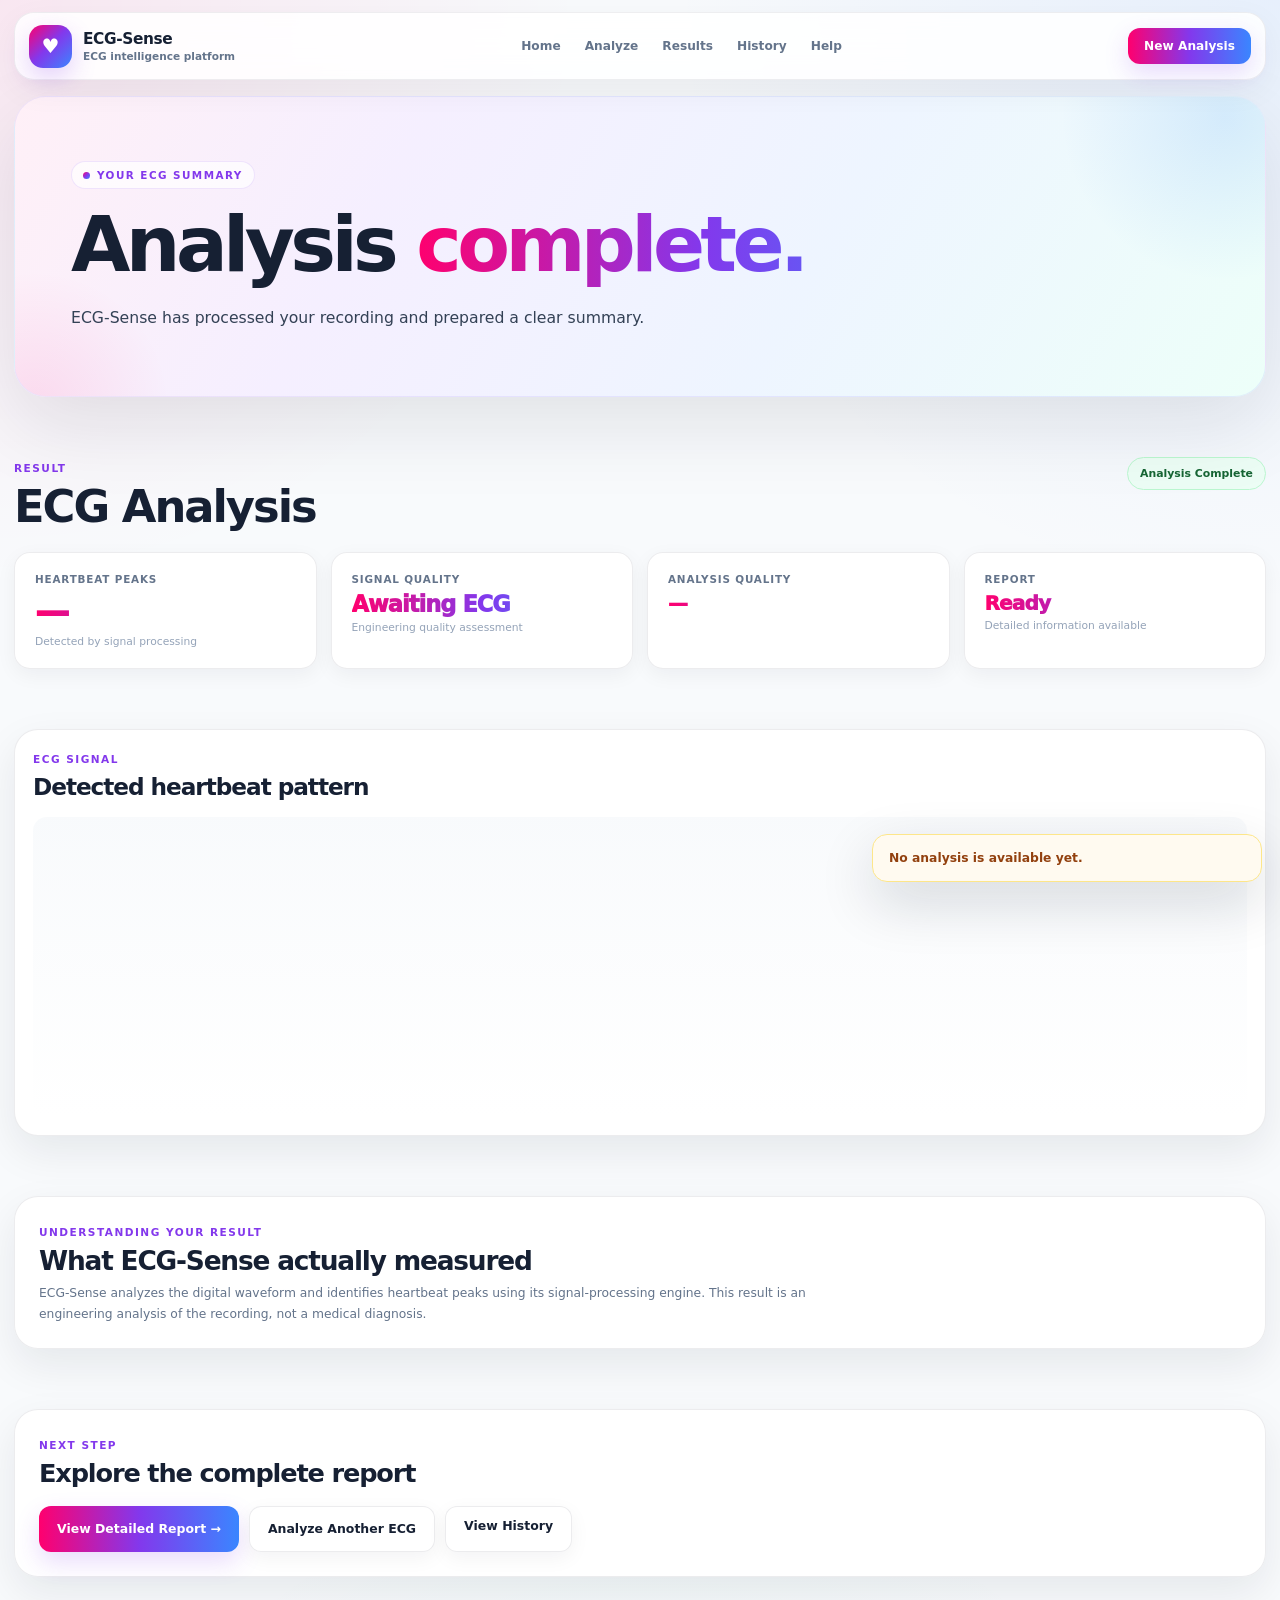
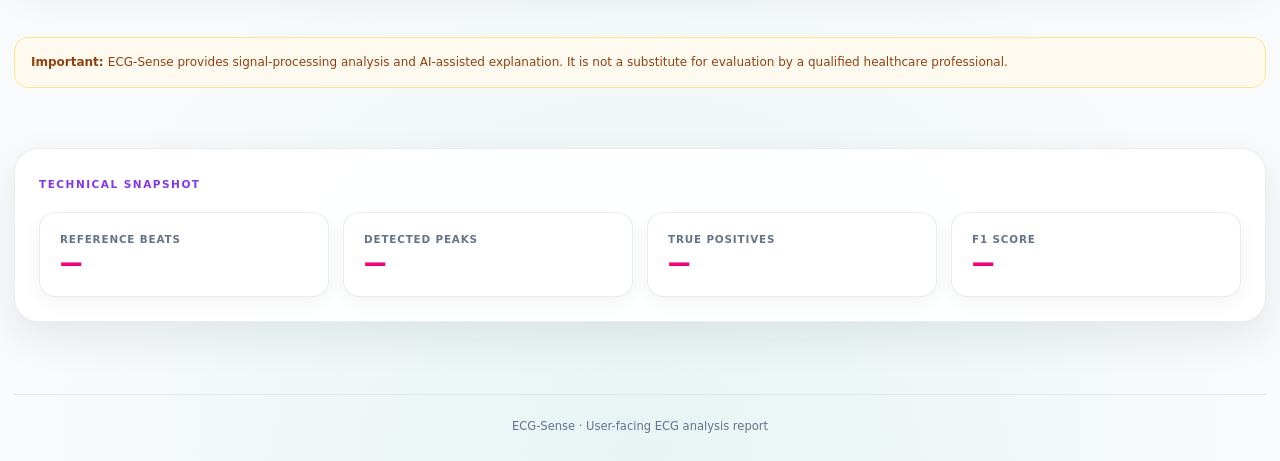
==== web_app/pages/report.html @ a7eef7b4 "Initial release: ECG-Sense ECG analysis platform" ====
<!DOCTYPE html>
<html lang="en">

<head>

    <meta charset="UTF-8">

    <meta
        name="viewport"
        content="width=device-width, initial-scale=1.0"
    >

    <meta
        name="description"
        content="ECG-Sense user-facing ECG analysis report."
    >

    <title>ECG-Sense | Report</title>

    <link
        rel="stylesheet"
        href="../assets/app.css"
    >

</head>


<body>

<div class="page">

    <header class="nav">

        <a
            href="../index.html"
            class="logo"
        >

            <div class="logo-mark">
                ♥
            </div>

            <div class="logo-text">
                <strong>ECG-Sense</strong>
                <span>ECG intelligence platform</span>
            </div>

        </a>


        <nav class="nav-links">

            <a href="../index.html">
                Home
            </a>

            <a href="upload.html">
                Analyze
            </a>

            <a href="validation.html">
                Results
            </a>

            <a href="history.html">
                History
            </a>

            <a href="help.html">
                Help
            </a>

        </nav>


        <a
            href="upload.html"
            class="nav-button"
        >
            New Analysis
        </a>

    </header>


    <main>

        <section class="hero">

            <span class="eyebrow">
                YOUR ECG SUMMARY
            </span>

            <h1>
                Analysis
                <span class="gradient-text">
                    complete.
                </span>
            </h1>

            <p
                id="reportDescription"
            >
                ECG-Sense has processed your recording
                and prepared a clear summary.
            </p>

        </section>


        <section class="content">

            <div
                class="report-header"
            >

                <div>

                    <span class="section-label">
                        RESULT
                    </span>

                    <h2
                        id="reportRecord"
                        style="
                            margin-top:7px;
                        "
                    >
                        ECG Analysis
                    </h2>

                </div>


                <div
                    class="report-badge"
                >
                    Analysis Complete
                </div>

            </div>


            <div class="metric-grid">

                <div class="metric-card">

                    <div class="metric-label">
                        Heartbeat Peaks
                    </div>

                    <div
                        id="userBeatCount"
                        class="metric-value"
                    >
                        —
                    </div>

                    <div class="metric-caption">
                        Detected by signal processing
                    </div>

                </div>


                <div class="metric-card">

                    <div class="metric-label">
                        Signal Quality
                    </div>

                    <div
                        id="userSignalQuality"
                        class="metric-value"
                        style="font-size:1.4rem;"
                    >
                        —
                    </div>

                    <div class="metric-caption">
                        Engineering quality assessment
                    </div>

                </div>


                <div class="metric-card">

                    <div class="metric-label">
                        Analysis Quality
                    </div>

                    <div
                        id="userAnalysisQuality"
                        class="metric-value"
                        style="font-size:1.25rem;"
                    >
                        —
                    </div>

                </div>


                <div class="metric-card">

                    <div class="metric-label">
                        Report
                    </div>

                    <div
                        class="metric-value"
                        style="font-size:1.25rem;"
                    >
                        Ready
                    </div>

                    <div class="metric-caption">
                        Detailed information available
                    </div>

                </div>

            </div>

        </section>


        <section class="content">

            <div class="waveform-card">

                <span class="section-label">
                    ECG SIGNAL
                </span>

                <h2
                    style="
                        margin-top:7px;
                        font-size:1.45rem;
                    "
                >
                    Detected heartbeat pattern
                </h2>

                <canvas
                    id="userEcgCanvas"
                    style="
                        width:100%;
                        height:300px;
                        margin-top:18px;
                    "
                ></canvas>

            </div>

        </section>


        <section class="content">

            <div class="card">

                <span class="section-label">
                    UNDERSTANDING YOUR RESULT
                </span>

                <h2
                    style="
                        margin-top:7px;
                        font-size:1.65rem;
                    "
                >
                    What ECG-Sense actually measured
                </h2>

                <p
                    style="
                        color:#64748b;
                        max-width:800px;
                    "
                >
                    ECG-Sense analyzes the digital waveform
                    and identifies heartbeat peaks using its
                    signal-processing engine. This result is
                    an engineering analysis of the recording,
                    not a medical diagnosis.
                </p>

            </div>

        </section>


        <section class="content">

            <div class="card">

                <span class="section-label">
                    NEXT STEP
                </span>

                <h2
                    style="
                        margin-top:7px;
                        font-size:1.6rem;
                    "
                >
                    Explore the complete report
                </h2>

                <div
                    style="
                        display:flex;
                        gap:10px;
                        flex-wrap:wrap;
                        margin-top:18px;
                    "
                >

                    <button
                        id="viewDetailedReport"
                        class="primary-button"
                    >
                        View Detailed Report →
                    </button>

                    <button
                        id="newAnalysis"
                        class="secondary-button"
                    >
                        Analyze Another ECG
                    </button>

                    <a
                        href="history.html"
                        class="secondary-button"
                    >
                        View History
                    </a>

                </div>

            </div>

        </section>


        <section class="content">

            <div class="alert alert-warning">

                <strong>
                    Important:
                </strong>

                ECG-Sense provides signal-processing
                analysis and AI-assisted explanation.
                It is not a substitute for evaluation
                by a qualified healthcare professional.

            </div>

        </section>


        <section class="content">

            <div class="card">

                <span class="section-label">
                    TECHNICAL SNAPSHOT
                </span>

                <div class="metric-grid">

                    <div class="metric-card">
                        <div class="metric-label">
                            Reference Beats
                        </div>
                        <div
                            id="detailReference"
                            class="metric-value"
                            style="font-size:1.35rem;"
                        >
                            —
                        </div>
                    </div>

                    <div class="metric-card">
                        <div class="metric-label">
                            Detected Peaks
                        </div>
                        <div
                            id="detailDetected"
                            class="metric-value"
                            style="font-size:1.35rem;"
                        >
                            —
                        </div>
                    </div>

                    <div class="metric-card">
                        <div class="metric-label">
                            True Positives
                        </div>
                        <div
                            id="detailTP"
                            class="metric-value"
                            style="font-size:1.35rem;"
                        >
                            —
                        </div>
                    </div>

                    <div class="metric-card">
                        <div class="metric-label">
                            F1 Score
                        </div>
                        <div
                            id="detailF1"
                            class="metric-value"
                            style="font-size:1.35rem;"
                        >
                            —
                        </div>
                    </div>

                </div>

            </div>

        </section>

    </main>


    <footer
        style="
            margin:72px 0 28px;
            padding-top:24px;
            border-top:1px solid rgba(15,23,42,.07);
            text-align:center;
            color:#64748b;
            font-size:.72rem;
        "
    >
        ECG-Sense · User-facing ECG analysis report
    </footer>

</div>


<div
    id="globalStatus"
    class="global-status"
    aria-live="polite"
></div>


<script src="../assets/common.js"></script>
<script src="../assets/analyze.js"></script>
<script src="../assets/report.js"></script>

</body>

</html>
---- web_app/assets/app.css ----
/* ============================================================
   ECG-SENSE
   WORLD-CLASS PRODUCT UI
   Bright / Clean / Human-Centered / Mobile First
   ============================================================ */

:root {
    --pink: #ff006e;
    --pink-soft: #fff0f6;

    --purple: #8338ec;
    --purple-soft: #f3edff;

    --blue: #3a86ff;
    --blue-soft: #edf4ff;

    --cyan: #00b8d9;
    --cyan-soft: #e9fbff;

    --green: #06a77d;
    --green-soft: #eafbf5;

    --orange: #ff9f1c;
    --orange-soft: #fff7e7;

    --red: #e11d48;
    --red-soft: #fff1f4;

    --ink: #162033;
    --ink-soft: #334155;
    --muted: #64748b;
    --subtle: #94a3b8;

    --surface: #ffffff;
    --surface-soft: #f8fafc;
    --surface-tint: #fcfdff;

    --border: rgba(15, 23, 42, 0.08);
    --border-strong: rgba(15, 23, 42, 0.13);

    --shadow-sm:
        0 6px 20px rgba(15, 23, 42, 0.05);

    --shadow-md:
        0 16px 42px rgba(15, 23, 42, 0.08);

    --shadow-lg:
        0 28px 80px rgba(15, 23, 42, 0.10);

    --radius-sm: 10px;
    --radius-md: 16px;
    --radius-lg: 24px;
    --radius-xl: 32px;

    --max-width: 1400px;

    --transition:
        180ms cubic-bezier(.2,.8,.2,1);
}


/* ============================================================
   RESET
   ============================================================ */

*,
*::before,
*::after {
    box-sizing: border-box;
}

html {
    scroll-behavior: smooth;
    text-size-adjust: 100%;
}

body {
    margin: 0;
    min-height: 100vh;

    color: var(--ink);

    font-family:
        Inter,
        ui-sans-serif,
        system-ui,
        -apple-system,
        BlinkMacSystemFont,
        "Segoe UI",
        sans-serif;

    background:
        radial-gradient(
            circle at 0% 0%,
            rgba(255, 0, 110, 0.08),
            transparent 24%
        ),
        radial-gradient(
            circle at 100% 0%,
            rgba(58, 134, 255, 0.09),
            transparent 25%
        ),
        radial-gradient(
            circle at 50% 100%,
            rgba(6, 167, 125, 0.07),
            transparent 28%
        ),
        #f8fafc;

    -webkit-font-smoothing: antialiased;
    text-rendering: optimizeLegibility;
}

body::selection {
    background: rgba(131, 56, 236, 0.18);
}

img,
svg,
canvas,
video {
    display: block;
    max-width: 100%;
}

button,
input,
select,
textarea {
    font: inherit;
}

button {
    border: 0;
}

a {
    color: inherit;
    text-decoration: none;
}

p,
h1,
h2,
h3,
h4,
h5,
h6 {
    margin-top: 0;
}

p {
    line-height: 1.7;
}


/* ============================================================
   GLOBAL CONTAINER
   ============================================================ */

.page {
    width:
        min(
            calc(100% - 28px),
            var(--max-width)
        );

    margin-inline: auto;
}


/* ============================================================
   NAVIGATION
   ============================================================ */

.nav {
    position: sticky;
    top: 12px;
    z-index: 1000;

    min-height: 68px;

    margin-top: 12px;
    padding: 10px 14px;

    display: flex;
    align-items: center;
    justify-content: space-between;
    gap: 18px;

    border:
        1px solid rgba(15, 23, 42, 0.07);

    border-radius: 20px;

    background:
        rgba(255, 255, 255, 0.88);

    backdrop-filter:
        blur(20px)
        saturate(150%);

    -webkit-backdrop-filter:
        blur(20px)
        saturate(150%);

    box-shadow:
        0 10px 32px rgba(15, 23, 42, 0.05);
}

.logo {
    min-width: 0;

    display: flex;
    align-items: center;
    gap: 11px;
}

.logo-mark {
    width: 43px;
    height: 43px;
    flex: 0 0 43px;

    display: grid;
    place-items: center;

    border-radius: 14px;

    color: #ffffff;

    font-size: 20px;
    font-weight: 900;

    background:
        linear-gradient(
            135deg,
            var(--pink),
            var(--purple) 48%,
            var(--blue)
        );

    box-shadow:
        0 10px 24px rgba(131, 56, 236, 0.22);
}

.logo-text {
    min-width: 0;
}

.logo-text strong {
    display: block;

    font-size: 0.96rem;
    font-weight: 900;

    letter-spacing: -0.025em;
}

.logo-text span {
    display: block;

    margin-top: 2px;

    color: var(--muted);

    font-size: 0.66rem;
    font-weight: 650;

    white-space: nowrap;
}

.nav-links {
    display: flex;
    align-items: center;
    gap: 24px;
}

.nav-links a {
    position: relative;

    color: var(--muted);

    font-size: 0.76rem;
    font-weight: 800;

    transition:
        color var(--transition);
}

.nav-links a::after {
    content: "";

    position: absolute;

    left: 0;
    right: 0;
    bottom: -8px;

    height: 2px;

    border-radius: 999px;

    background:
        linear-gradient(
            90deg,
            var(--pink),
            var(--purple),
            var(--blue)
        );

    transform: scaleX(0);
    transform-origin: center;

    transition:
        transform var(--transition);
}

.nav-links a:hover {
    color: var(--purple);
}

.nav-links a:hover::after {
    transform: scaleX(1);
}

.nav-button {
    padding: 11px 16px;

    border-radius: 12px;

    color: #ffffff;

    background:
        linear-gradient(
            90deg,
            var(--pink),
            var(--purple),
            var(--blue)
        );

    font-size: 0.76rem;
    font-weight: 850;

    cursor: pointer;

    box-shadow:
        0 9px 24px rgba(131, 56, 236, 0.18);

    transition:
        transform var(--transition),
        box-shadow var(--transition),
        filter var(--transition);
}

.nav-button:hover {
    transform: translateY(-1px);

    box-shadow:
        0 13px 30px rgba(131, 56, 236, 0.23);

    filter: brightness(1.03);
}


/* ============================================================
   HERO
   ============================================================ */

.hero {
    position: relative;
    overflow: hidden;

    margin-top: 16px;
    padding: 64px 56px;

    border:
        1px solid rgba(99, 102, 241, 0.10);

    border-radius: var(--radius-xl);

    background:
        linear-gradient(
            120deg,
            #fff0f7 0%,
            #f5efff 30%,
            #eef5ff 63%,
            #edfff9 100%
        );

    box-shadow: var(--shadow-lg);
}

.hero::before {
    content: "";

    position: absolute;

    width: 340px;
    height: 340px;

    right: -130px;
    top: -150px;

    border-radius: 50%;

    background:
        radial-gradient(
            circle,
            rgba(58, 134, 255, 0.14),
            transparent 68%
        );

    pointer-events: none;
}

.hero::after {
    content: "";

    position: absolute;

    width: 280px;
    height: 280px;

    left: -120px;
    bottom: -150px;

    border-radius: 50%;

    background:
        radial-gradient(
            circle,
            rgba(255, 0, 110, 0.09),
            transparent 68%
        );

    pointer-events: none;
}

.eyebrow {
    position: relative;
    z-index: 1;

    display: inline-flex;
    align-items: center;
    gap: 7px;

    padding: 7px 11px;

    border:
        1px solid rgba(131, 56, 236, 0.12);

    border-radius: 999px;

    color: var(--purple);

    background:
        rgba(255, 255, 255, 0.70);

    font-size: 0.65rem;
    font-weight: 900;

    letter-spacing: 0.14em;
}

.eyebrow::before {
    content: "";

    width: 7px;
    height: 7px;

    border-radius: 50%;

    background:
        linear-gradient(
            135deg,
            var(--pink),
            var(--purple),
            var(--blue)
        );
}

.hero h1 {
    position: relative;
    z-index: 1;

    max-width: 900px;

    margin:
        18px 0 0;

    color: var(--ink);

    font-size:
        clamp(
            2.8rem,
            6vw,
            5.4rem
        );

    line-height: 0.98;

    letter-spacing: -0.06em;
}

.gradient-text {
    background:
        linear-gradient(
            90deg,
            var(--pink),
            var(--purple),
            var(--blue),
            var(--green)
        );

    background-size: 220% auto;

    -webkit-background-clip: text;
    background-clip: text;

    color: transparent;

    animation:
        gradientShift 7s ease infinite;
}

@keyframes gradientShift {
    0% {
        background-position: 0% center;
    }

    50% {
        background-position: 100% center;
    }

    100% {
        background-position: 0% center;
    }
}

.hero p {
    position: relative;
    z-index: 1;

    max-width: 720px;

    margin:
        22px 0 0;

    color: var(--ink-soft);

    font-size: 0.98rem;

    line-height: 1.8;
}


/* ============================================================
   SECTION
   ============================================================ */

.content {
    margin-top: 60px;
}

.section-label {
    display: inline-block;

    color: var(--purple);

    font-size: 0.66rem;
    font-weight: 900;

    letter-spacing: 0.14em;
}

.content h2 {
    margin:
        8px 0 0;

    font-size:
        clamp(
            1.8rem,
            4vw,
            2.8rem
        );

    line-height: 1.08;

    letter-spacing: -0.045em;
}

.content-description {
    max-width: 700px;

    margin-top: 10px;

    color: var(--muted);

    font-size: 0.84rem;
}


/* ============================================================
   CARD GRID
   ============================================================ */

.card-grid {
    margin-top: 24px;

    display: grid;

    grid-template-columns:
        repeat(
            3,
            minmax(0, 1fr)
        );

    gap: 16px;
}

.card {
    position: relative;

    padding: 24px;

    border:
        1px solid var(--border);

    border-radius: var(--radius-lg);

    background:
        rgba(255, 255, 255, 0.93);

    box-shadow:
        var(--shadow-md);

    transition:
        transform var(--transition),
        box-shadow var(--transition),
        border-color var(--transition);
}

.card::before {
    content: "";

    position: absolute;

    left: 18px;
    right: 18px;
    top: 0;

    height: 3px;

    border-radius:
        0 0 999px 999px;

    background:
        linear-gradient(
            90deg,
            rgba(255, 0, 110, .0),
            rgba(131, 56, 236, .65),
            rgba(58, 134, 255, .0)
        );

    opacity: 0;

    transition:
        opacity var(--transition);
}

.card:hover {
    transform: translateY(-4px);

    border-color:
        rgba(131, 56, 236, 0.12);

    box-shadow:
        0 24px 54px
        rgba(15, 23, 42, 0.10);
}

.card:hover::before {
    opacity: 1;
}

.card h3 {
    margin:
        15px 0 0;

    font-size: 1rem;
    font-weight: 900;

    letter-spacing: -0.02em;
}

.card p {
    margin:
        8px 0 0;

    color: var(--muted);

    font-size: 0.77rem;

    line-height: 1.65;
}


/* ============================================================
   ICON
   ============================================================ */

.icon {
    width: 46px;
    height: 46px;

    display: grid;
    place-items: center;

    border-radius: 14px;

    font-size: 1.05rem;
    font-weight: 900;
}


/* ============================================================
   BUTTONS
   ============================================================ */

.primary-button,
.secondary-button {
    min-height: 46px;

    padding:
        11px 18px;

    border-radius: 12px;

    font-size: 0.78rem;
    font-weight: 850;

    cursor: pointer;

    transition:
        transform var(--transition),
        box-shadow var(--transition),
        filter var(--transition),
        background var(--transition);
}

.primary-button {
    color: #ffffff;

    background:
        linear-gradient(
            90deg,
            var(--pink),
            var(--purple),
            var(--blue)
        );

    box-shadow:
        0 10px 24px
        rgba(131, 56, 236, 0.18);
}

.primary-button:hover:not(:disabled) {
    transform: translateY(-1px);

    box-shadow:
        0 14px 32px
        rgba(131, 56, 236, 0.23);

    filter: brightness(1.04);
}

.secondary-button {
    color: var(--ink);

    border:
        1px solid var(--border);

    background:
        rgba(255, 255, 255, 0.94);

    box-shadow:
        var(--shadow-sm);
}

.secondary-button:hover:not(:disabled) {
    transform: translateY(-1px);

    border-color:
        rgba(131, 56, 236, 0.17);

    box-shadow:
        var(--shadow-md);
}

button:disabled {
    opacity: 0.55;

    cursor: not-allowed;

    transform: none !important;

    box-shadow: none !important;
}


/* ============================================================
   FORM
   ============================================================ */

.form-card {
    position: relative;

    max-width: 820px;

    margin-top: 24px;

    padding: 28px;

    border:
        1px solid var(--border);

    border-radius:
        var(--radius-lg);

    background:
        rgba(255, 255, 255, 0.96);

    box-shadow:
        var(--shadow-lg);
}

.form-group {
    margin-top: 18px;
}

.form-group label {
    display: block;

    margin-bottom: 7px;

    color: var(--ink);

    font-size: 0.74rem;
    font-weight: 850;
}

.form-group input,
.form-group select,
.form-group textarea {
    width: 100%;

    min-height: 46px;

    padding:
        11px 13px;

    border:
        1px solid #dbe2ea;

    border-radius: 12px;

    outline: none;

    color: var(--ink);

    background:
        #ffffff;

    transition:
        border-color var(--transition),
        box-shadow var(--transition);
}

.form-group textarea {
    min-height: 120px;
    resize: vertical;
}

.form-group input:focus,
.form-group select:focus,
.form-group textarea:focus {
    border-color:
        rgba(131, 56, 236, 0.45);

    box-shadow:
        0 0 0 4px
        rgba(131, 56, 236, 0.08);
}


/* ============================================================
   FILE INPUT
   ============================================================ */

input[type="file"] {
    width: 100%;

    padding: 11px;

    border:
        1px dashed
        rgba(131, 56, 236, 0.28);

    border-radius: 14px;

    color: var(--muted);

    background:
        linear-gradient(
            135deg,
            rgba(255, 240, 246, 0.65),
            rgba(243, 237, 255, 0.65),
            rgba(237, 244, 255, 0.65)
        );

    cursor: pointer;
}

input[type="file"]::file-selector-button {
    margin-right: 10px;

    padding:
        9px 13px;

    border: 0;

    border-radius: 10px;

    color: white;

    background:
        linear-gradient(
            90deg,
            var(--pink),
            var(--purple)
        );

    font-size: 0.72rem;
    font-weight: 800;

    cursor: pointer;
}


/* ============================================================
   STATUS / TOAST
   ============================================================ */

.global-status {
    position: fixed;

    right: 18px;
    bottom: 18px;

    z-index: 99999;

    width:
        min(
            390px,
            calc(100vw - 36px)
        );

    padding:
        14px 16px;

    border:
        1px solid var(--border);

    border-radius: 15px;

    color: var(--ink);

    background:
        rgba(255,255,255,.97);

    box-shadow:
        0 20px 55px
        rgba(15, 23, 42, 0.16);

    font-size: 0.77rem;
    font-weight: 750;

    line-height: 1.5;

    transform:
        translateY(20px);

    opacity: 0;

    pointer-events: none;

    transition:
        transform var(--transition),
        opacity var(--transition);
}

.global-status.show {
    transform:
        translateY(0);

    opacity: 1;
}

.global-status[data-type="success"] {
    color: #166534;

    border-color:
        #bbf7d0;

    background:
        #f0fdf4;
}

.global-status[data-type="error"] {
    color: #be123c;

    border-color:
        #fecdd3;

    background:
        #fff1f4;
}

.global-status[data-type="warning"] {
    color: #92400e;

    border-color:
        #fde68a;

    background:
        #fffaf0;
}

.global-status[data-type="info"] {
    color: #475569;

    border-color:
        #dbe4f0;
}


/* ============================================================
   LIVE ANALYSIS PANEL
   ============================================================ */

#liveStatus {
    overflow: hidden;
}

#liveStatus::after {
    content: "";

    position: absolute;

    left: 0;
    bottom: 0;

    width: 100%;
    height: 3px;

    background:
        linear-gradient(
            90deg,
            var(--pink),
            var(--purple),
            var(--blue),
            var(--green)
        );

    background-size:
        250% 100%;

    animation:
        loadingLine 2s linear infinite;
}

@keyframes loadingLine {
    0% {
        background-position: 0% 50%;
    }

    100% {
        background-position: 250% 50%;
    }
}


/* ============================================================
   METRIC GRID
   ============================================================ */

.metric-grid {
    margin-top: 20px;

    display: grid;

    grid-template-columns:
        repeat(
            4,
            minmax(0, 1fr)
        );

    gap: 14px;
}

.metric-card {
    padding: 20px;

    border:
        1px solid var(--border);

    border-radius:
        var(--radius-md);

    background:
        rgba(255,255,255,.96);

    box-shadow:
        var(--shadow-sm);

    transition:
        transform var(--transition),
        box-shadow var(--transition);
}

.metric-card:hover {
    transform: translateY(-3px);

    box-shadow:
        var(--shadow-md);
}

.metric-label {
    color: var(--muted);

    font-size: 0.65rem;
    font-weight: 850;

    text-transform: uppercase;

    letter-spacing: .08em;
}

.metric-value {
    margin-top: 6px;

    font-size:
        clamp(
            1.45rem,
            3vw,
            2.15rem
        );

    font-weight: 950;

    letter-spacing: -0.04em;

    background:
        linear-gradient(
            90deg,
            var(--pink),
            var(--purple),
            var(--blue)
        );

    -webkit-background-clip: text;
    background-clip: text;

    color: transparent;
}

.metric-caption {
    margin-top: 4px;

    color: var(--subtle);

    font-size: 0.67rem;
}


/* ============================================================
   REPORT
   ============================================================ */

.report-header {
    display: flex;
    align-items: flex-start;
    justify-content: space-between;
    gap: 18px;
}

.report-badge {
    flex: 0 0 auto;

    padding:
        9px 12px;

    border:
        1px solid #bbf7d0;

    border-radius: 999px;

    color: #166534;

    background:
        #ecfdf5;

    font-size: 0.68rem;
    font-weight: 850;
}

.report-section {
    margin-top: 18px;

    padding: 25px;

    border:
        1px solid var(--border);

    border-radius:
        var(--radius-lg);

    background:
        rgba(255,255,255,.96);

    box-shadow:
        var(--shadow-sm);
}

.report-section h3 {
    margin: 0;

    font-size: 1rem;
}

.report-section p {
    margin-top: 9px;

    color: var(--muted);

    font-size: 0.8rem;
}


/* ============================================================
   WAVEFORM
   ============================================================ */

.waveform-card {
    position: relative;

    overflow: hidden;

    margin-top: 18px;

    padding: 18px;

    border:
        1px solid var(--border);

    border-radius:
        var(--radius-lg);

    background:
        #ffffff;

    box-shadow:
        var(--shadow-md);
}

.waveform-card canvas {
    width: 100%;

    min-height: 260px;

    border-radius:
        14px;

    background:
        linear-gradient(
            rgba(248, 250, 252, 0.96),
            rgba(255, 255, 255, 0.96)
        );
}


/* ============================================================
   PROGRESS
   ============================================================ */

.progress-track {
    width: 100%;
    height: 9px;

    overflow: hidden;

    border-radius: 999px;

    background:
        #edf1f6;
}

.progress-bar {
    width: 0;
    height: 100%;

    border-radius: inherit;

    background:
        linear-gradient(
            90deg,
            var(--pink),
            var(--purple),
            var(--blue),
            var(--green)
        );

    transition:
        width 400ms ease;
}


/* ============================================================
   HISTORY
   ============================================================ */

.history-list {
    margin-top: 20px;

    display: grid;

    gap: 12px;
}

.history-item {
    display: flex;
    align-items: center;
    justify-content: space-between;
    gap: 18px;

    padding: 18px;

    border:
        1px solid var(--border);

    border-radius:
        var(--radius-md);

    background:
        rgba(255,255,255,.96);

    box-shadow:
        var(--shadow-sm);
}

.history-item-title {
    font-size: .83rem;
    font-weight: 900;
}

.history-item-meta {
    margin-top: 4px;

    color: var(--muted);

    font-size: .68rem;
}

.history-empty {
    padding: 30px;

    text-align: center;

    border:
        1px dashed
        rgba(131,56,236,.18);

    border-radius:
        var(--radius-md);

    color: var(--muted);

    background:
        rgba(243,237,255,.35);
}


/* ============================================================
   TABLE
   ============================================================ */

.table-wrap {
    width: 100%;

    overflow-x: auto;

    margin-top: 18px;

    border:
        1px solid var(--border);

    border-radius:
        var(--radius-md);

    background: white;

    box-shadow:
        var(--shadow-sm);
}

.data-table {
    width: 100%;

    min-width: 700px;

    border-collapse: collapse;
}

.data-table th,
.data-table td {
    padding:
        13px 14px;

    border-bottom:
        1px solid #eef1f5;

    text-align: left;

    font-size: .71rem;
}

.data-table th {
    color: var(--muted);

    background:
        #f8fafc;

    font-size: .65rem;

    text-transform: uppercase;

    letter-spacing: .05em;
}

.data-table tr:last-child td {
    border-bottom: 0;
}


/* ============================================================
   ALERTS
   ============================================================ */

.alert {
    margin-top: 18px;

    padding: 15px 16px;

    border-radius: 14px;

    font-size: .75rem;

    line-height: 1.6;
}

.alert-info {
    color: #334155;

    border:
        1px solid #dbe4f0;

    background:
        #f8fbff;
}

.alert-success {
    color: #166534;

    border:
        1px solid #bbf7d0;

    background:
        #f0fdf4;
}

.alert-warning {
    color: #92400e;

    border:
        1px solid #fde68a;

    background:
        #fffaf0;
}

.alert-danger {
    color: #be123c;

    border:
        1px solid #fecdd3;

    background:
        #fff1f4;
}


/* ============================================================
   LOADING SKELETON
   ============================================================ */

.skeleton {
    position: relative;

    overflow: hidden;

    border-radius: 10px;

    background:
        #edf1f6;
}

.skeleton::after {
    content: "";

    position: absolute;

    inset: 0;

    transform:
        translateX(-100%);

    background:
        linear-gradient(
            90deg,
            transparent,
            rgba(255,255,255,.68),
            transparent
        );

    animation:
        skeleton 1.35s infinite;
}

@keyframes skeleton {
    100% {
        transform:
            translateX(100%);
    }
}


/* ============================================================
   FOOTER
   ============================================================ */

footer {
    color: var(--muted);
}


/* ============================================================
   FOCUS ACCESSIBILITY
   ============================================================ */

button:focus-visible,
a:focus-visible,
input:focus-visible,
select:focus-visible,
textarea:focus-visible {
    outline:
        3px solid
        rgba(58, 134, 255, 0.28);

    outline-offset: 3px;
}


/* ============================================================
   SCROLLBAR
   ============================================================ */

::-webkit-scrollbar {
    width: 10px;
    height: 10px;
}

::-webkit-scrollbar-track {
    background:
        #f1f5f9;
}

::-webkit-scrollbar-thumb {
    border-radius: 999px;

    background:
        linear-gradient(
            var(--pink),
            var(--purple),
            var(--blue)
        );
}


/* ============================================================
   MOBILE
   ============================================================ */

@media (max-width: 980px) {

    .nav-links {
        gap: 15px;
    }

    .card-grid {
        grid-template-columns:
            repeat(
                2,
                minmax(0, 1fr)
            );
    }

    .metric-grid {
        grid-template-columns:
            repeat(
                2,
                minmax(0, 1fr)
            );
    }

    .hero {
        padding:
            48px 38px;
    }
}


@media (max-width: 760px) {

    .page {
        width:
            calc(100% - 16px);
    }

    .nav {
        top: 7px;
        margin-top: 7px;

        min-height: 60px;

        padding:
            8px 10px;

        border-radius: 17px;
    }

    .logo-mark {
        width: 38px;
        height: 38px;
        flex-basis: 38px;

        border-radius: 12px;
    }

    .logo-text strong {
        font-size: .86rem;
    }

    .logo-text span {
        display: none;
    }

    .nav-links {
        display: none;
    }

    .nav-button {
        display: block;

        padding:
            9px 12px;

        font-size: .69rem;
    }

    .hero {
        margin-top: 10px;

        padding:
            38px 22px;

        border-radius: 24px;
    }

    .hero h1 {
        font-size:
            clamp(
                2.45rem,
                13vw,
                3.6rem
            );
    }

    .hero p {
        font-size: .86rem;
    }

    .content {
        margin-top: 42px;
    }

    .content h2 {
        font-size:
            clamp(
                1.7rem,
                8vw,
                2.3rem
            );
    }

    .card-grid {
        grid-template-columns: 1fr;
        gap: 12px;
    }

    .metric-grid {
        grid-template-columns: 1fr;
    }

    .card,
    .form-card,
    .report-section {
        padding: 19px;
    }

    .report-header {
        flex-direction: column;
    }

    .report-badge {
        align-self: flex-start;
    }

    .history-item {
        align-items: flex-start;
        flex-direction: column;
    }

    .history-item .primary-button,
    .history-item .secondary-button {
        width: 100%;
    }

    .waveform-card {
        padding: 12px;
    }

    .waveform-card canvas {
        min-height: 205px;
    }
}


@media (max-width: 460px) {

    .page {
        width:
            calc(100% - 12px);
    }

    .hero {
        padding:
            32px 18px;
    }

    .hero h1 {
        font-size:
            2.35rem;
    }

    .eyebrow {
        font-size: .58rem;
    }

    .primary-button,
    .secondary-button {
        width: 100%;
    }

    .global-status {
        right: 10px;
        bottom: 10px;

        width:
            calc(100vw - 20px);
    }

    input[type="file"]::file-selector-button {
        width: 100%;
        margin:
            0 0 9px;
    }
}


/* ============================================================
   REDUCED MOTION
   ============================================================ */

@media (
    prefers-reduced-motion: reduce
) {

    *,
    *::before,
    *::after {
        scroll-behavior: auto !important;
        animation-duration: .01ms !important;
        animation-iteration-count: 1 !important;
        transition-duration: .01ms !important;
    }
}
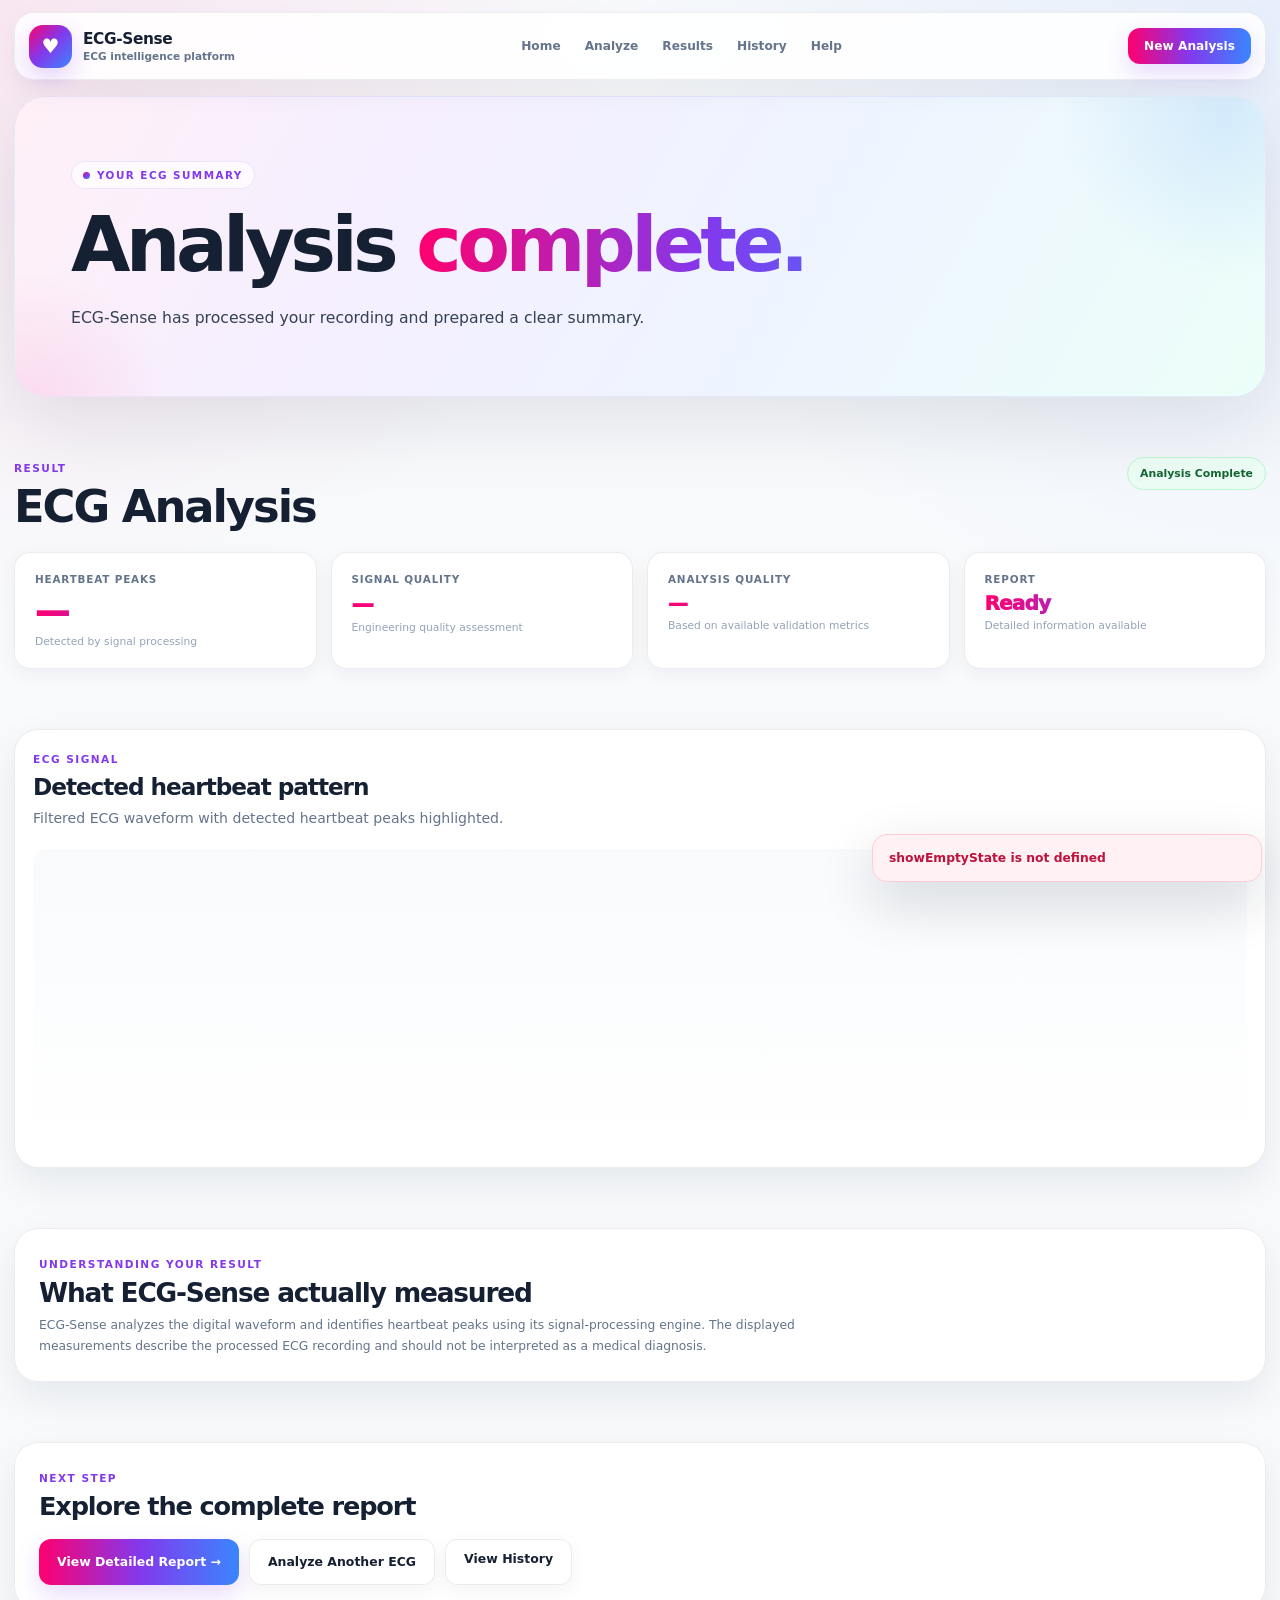
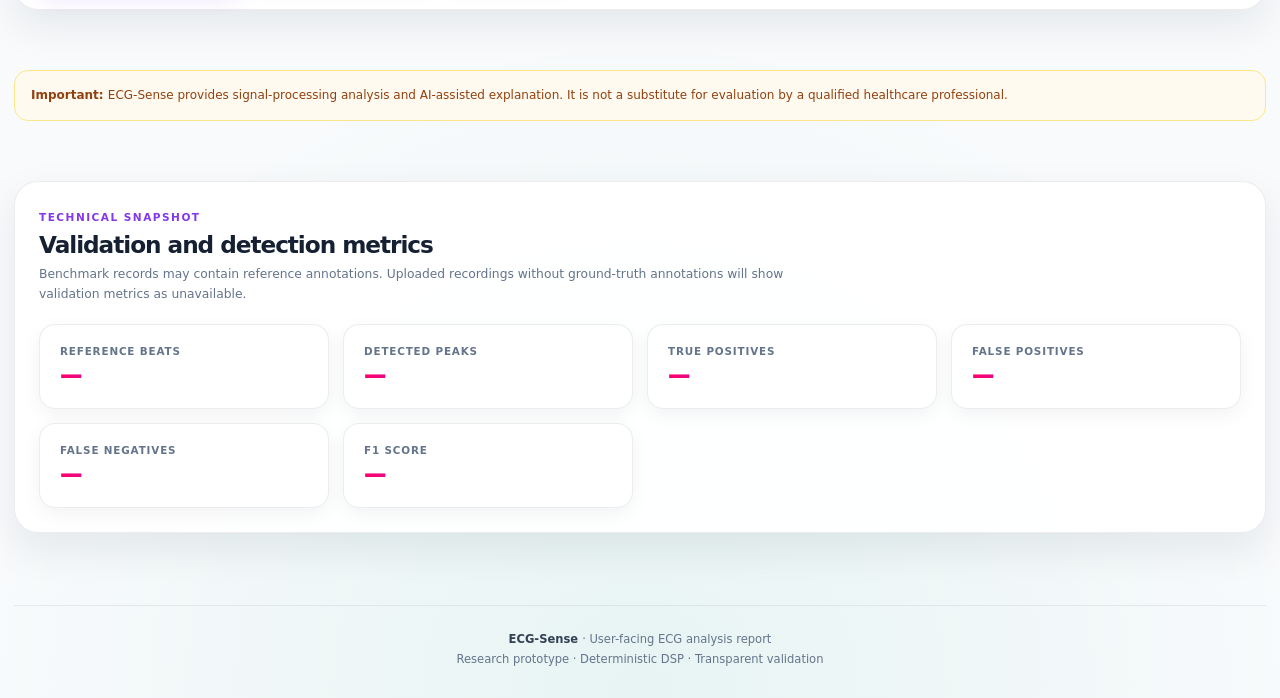
==== commit 8559113f: "Fix ECG report rendering and waveform" ====
--- a/web_app/pages/report.html
+++ b/web_app/pages/report.html
@@ -1,3 +1,4 @@
+
 <!DOCTYPE html>
 <html lang="en">
 
@@ -29,26 +30,45 @@
 
 <div class="page">
 
+
+    <!-- ======================================================
+         NAVIGATION
+         ====================================================== -->
+
     <header class="nav">
 
         <a
             href="../index.html"
             class="logo"
+            aria-label="ECG-Sense home"
         >
 
-            <div class="logo-mark">
+            <div
+                class="logo-mark"
+                aria-hidden="true"
+            >
                 ♥
             </div>
 
             <div class="logo-text">
-                <strong>ECG-Sense</strong>
-                <span>ECG intelligence platform</span>
+
+                <strong>
+                    ECG-Sense
+                </strong>
+
+                <span>
+                    ECG intelligence platform
+                </span>
+
             </div>
 
         </a>
 
 
-        <nav class="nav-links">
+        <nav
+            class="nav-links"
+            aria-label="Primary navigation"
+        >
 
             <a href="../index.html">
                 Home
@@ -83,7 +103,16 @@
     </header>
 
 
+    <!-- ======================================================
+         MAIN
+         ====================================================== -->
+
     <main>
+
+
+        <!-- ==================================================
+             HERO
+             ================================================== -->
 
         <section class="hero">
 
@@ -91,28 +120,35 @@
                 YOUR ECG SUMMARY
             </span>
 
+
             <h1>
+
                 Analysis
+
                 <span class="gradient-text">
                     complete.
                 </span>
+
             </h1>
 
-            <p
-                id="reportDescription"
-            >
+
+            <p id="reportDescription">
+
                 ECG-Sense has processed your recording
                 and prepared a clear summary.
+
             </p>
 
         </section>
 
 
+        <!-- ==================================================
+             RESULT HEADER
+             ================================================== -->
+
         <section class="content">
 
-            <div
-                class="report-header"
-            >
+            <div class="report-header">
 
                 <div>
 
@@ -120,11 +156,10 @@
                         RESULT
                     </span>
 
+
                     <h2
                         id="reportRecord"
-                        style="
-                            margin-top:7px;
-                        "
+                        style="margin-top:7px;"
                     >
                         ECG Analysis
                     </h2>
@@ -132,22 +167,28 @@
                 </div>
 
 
-                <div
-                    class="report-badge"
-                >
+                <div class="report-badge">
                     Analysis Complete
                 </div>
 
             </div>
 
 
+            <!-- ==================================================
+                 PRIMARY METRICS
+                 ================================================== -->
+
             <div class="metric-grid">
+
+
+                <!-- HEARTBEAT PEAKS -->
 
                 <div class="metric-card">
 
                     <div class="metric-label">
                         Heartbeat Peaks
                     </div>
+
 
                     <div
                         id="userBeatCount"
@@ -156,6 +197,7 @@
                         —
                     </div>
 
+
                     <div class="metric-caption">
                         Detected by signal processing
                     </div>
@@ -163,11 +205,14 @@
                 </div>
 
 
+                <!-- SIGNAL QUALITY -->
+
                 <div class="metric-card">
 
                     <div class="metric-label">
                         Signal Quality
                     </div>
+
 
                     <div
                         id="userSignalQuality"
@@ -177,6 +222,7 @@
                         —
                     </div>
 
+
                     <div class="metric-caption">
                         Engineering quality assessment
                     </div>
@@ -184,11 +230,14 @@
                 </div>
 
 
+                <!-- ANALYSIS QUALITY -->
+
                 <div class="metric-card">
 
                     <div class="metric-label">
                         Analysis Quality
                     </div>
+
 
                     <div
                         id="userAnalysisQuality"
@@ -198,14 +247,22 @@
                         —
                     </div>
 
+
+                    <div class="metric-caption">
+                        Based on available validation metrics
+                    </div>
+
                 </div>
 
+
+                <!-- REPORT STATUS -->
 
                 <div class="metric-card">
 
                     <div class="metric-label">
                         Report
                     </div>
+
 
                     <div
                         class="metric-value"
@@ -214,6 +271,7 @@
                         Ready
                     </div>
 
+
                     <div class="metric-caption">
                         Detailed information available
                     </div>
@@ -224,6 +282,10 @@
 
         </section>
 
+
+        <!-- ==================================================
+             ECG WAVEFORM
+             ================================================== -->
 
         <section class="content">
 
@@ -233,6 +295,7 @@
                     ECG SIGNAL
                 </span>
 
+
                 <h2
                     style="
                         margin-top:7px;
@@ -242,19 +305,38 @@
                     Detected heartbeat pattern
                 </h2>
 
+
+                <p
+                    style="
+                        color:#64748b;
+                        margin-top:8px;
+                        font-size:.88rem;
+                    "
+                >
+                    Filtered ECG waveform with detected
+                    heartbeat peaks highlighted.
+                </p>
+
+
                 <canvas
                     id="userEcgCanvas"
                     style="
+                        display:block;
                         width:100%;
                         height:300px;
                         margin-top:18px;
                     "
+                    aria-label="ECG waveform with detected heartbeat peaks"
                 ></canvas>
 
             </div>
 
         </section>
 
+
+        <!-- ==================================================
+             UNDERSTANDING RESULT
+             ================================================== -->
 
         <section class="content">
 
@@ -264,6 +346,7 @@
                     UNDERSTANDING YOUR RESULT
                 </span>
 
+
                 <h2
                     style="
                         margin-top:7px;
@@ -273,23 +356,33 @@
                     What ECG-Sense actually measured
                 </h2>
 
+
                 <p
                     style="
                         color:#64748b;
                         max-width:800px;
-                    "
-                >
+                        line-height:1.7;
+                    "
+                >
+
                     ECG-Sense analyzes the digital waveform
                     and identifies heartbeat peaks using its
-                    signal-processing engine. This result is
-                    an engineering analysis of the recording,
-                    not a medical diagnosis.
+                    signal-processing engine.
+
+                    The displayed measurements describe the
+                    processed ECG recording and should not be
+                    interpreted as a medical diagnosis.
+
                 </p>
 
             </div>
 
         </section>
 
+
+        <!-- ==================================================
+             NEXT STEP
+             ================================================== -->
 
         <section class="content">
 
@@ -299,6 +392,7 @@
                     NEXT STEP
                 </span>
 
+
                 <h2
                     style="
                         margin-top:7px;
@@ -307,6 +401,7 @@
                 >
                     Explore the complete report
                 </h2>
+
 
                 <div
                     style="
@@ -317,19 +412,24 @@
                     "
                 >
 
+
                     <button
                         id="viewDetailedReport"
+                        type="button"
                         class="primary-button"
                     >
                         View Detailed Report →
                     </button>
 
+
                     <button
                         id="newAnalysis"
+                        type="button"
                         class="secondary-button"
                     >
                         Analyze Another ECG
                     </button>
+
 
                     <a
                         href="history.html"
@@ -345,6 +445,10 @@
         </section>
 
 
+        <!-- ==================================================
+             RESPONSIBLE USE
+             ================================================== -->
+
         <section class="content">
 
             <div class="alert alert-warning">
@@ -363,6 +467,10 @@
         </section>
 
 
+        <!-- ==================================================
+             TECHNICAL SNAPSHOT
+             ================================================== -->
+
         <section class="content">
 
             <div class="card">
@@ -371,12 +479,46 @@
                     TECHNICAL SNAPSHOT
                 </span>
 
-                <div class="metric-grid">
+
+                <h2
+                    style="
+                        margin-top:7px;
+                        font-size:1.45rem;
+                    "
+                >
+                    Validation and detection metrics
+                </h2>
+
+
+                <p
+                    style="
+                        color:#64748b;
+                        max-width:800px;
+                        line-height:1.6;
+                    "
+                >
+                    Benchmark records may contain reference
+                    annotations. Uploaded recordings without
+                    ground-truth annotations will show
+                    validation metrics as unavailable.
+                </p>
+
+
+                <div
+                    class="metric-grid"
+                    style="margin-top:20px;"
+                >
+
+
+                    <!-- REFERENCE BEATS -->
 
                     <div class="metric-card">
+
                         <div class="metric-label">
                             Reference Beats
                         </div>
+
+
                         <div
                             id="detailReference"
                             class="metric-value"
@@ -384,12 +526,19 @@
                         >
                             —
                         </div>
-                    </div>
+
+                    </div>
+
+
+                    <!-- DETECTED PEAKS -->
 
                     <div class="metric-card">
+
                         <div class="metric-label">
                             Detected Peaks
                         </div>
+
+
                         <div
                             id="detailDetected"
                             class="metric-value"
@@ -397,12 +546,19 @@
                         >
                             —
                         </div>
-                    </div>
+
+                    </div>
+
+
+                    <!-- TRUE POSITIVES -->
 
                     <div class="metric-card">
+
                         <div class="metric-label">
                             True Positives
                         </div>
+
+
                         <div
                             id="detailTP"
                             class="metric-value"
@@ -410,12 +566,59 @@
                         >
                             —
                         </div>
-                    </div>
+
+                    </div>
+
+
+                    <!-- FALSE POSITIVES -->
 
                     <div class="metric-card">
+
+                        <div class="metric-label">
+                            False Positives
+                        </div>
+
+
+                        <div
+                            id="detailFP"
+                            class="metric-value"
+                            style="font-size:1.35rem;"
+                        >
+                            —
+                        </div>
+
+                    </div>
+
+
+                    <!-- FALSE NEGATIVES -->
+
+                    <div class="metric-card">
+
+                        <div class="metric-label">
+                            False Negatives
+                        </div>
+
+
+                        <div
+                            id="detailFN"
+                            class="metric-value"
+                            style="font-size:1.35rem;"
+                        >
+                            —
+                        </div>
+
+                    </div>
+
+
+                    <!-- F1 -->
+
+                    <div class="metric-card">
+
                         <div class="metric-label">
                             F1 Score
                         </div>
+
+
                         <div
                             id="detailF1"
                             class="metric-value"
@@ -423,6 +626,7 @@
                         >
                             —
                         </div>
+
                     </div>
 
                 </div>
@@ -431,8 +635,13 @@
 
         </section>
 
+
     </main>
 
+
+    <!-- ======================================================
+         FOOTER
+         ====================================================== -->
 
     <footer
         style="
@@ -442,13 +651,35 @@
             text-align:center;
             color:#64748b;
             font-size:.72rem;
+            line-height:1.7;
         "
     >
-        ECG-Sense · User-facing ECG analysis report
+
+        <strong
+            style="
+                color:#334155;
+                font-weight:850;
+            "
+        >
+            ECG-Sense
+        </strong>
+
+        · User-facing ECG analysis report
+
+        <br>
+
+        Research prototype ·
+        Deterministic DSP ·
+        Transparent validation
+
     </footer>
 
 </div>
 
+
+<!-- ==========================================================
+     GLOBAL STATUS
+     ========================================================== -->
 
 <div
     id="globalStatus"
@@ -457,10 +688,16 @@
 ></div>
 
 
+<!-- ==========================================================
+     JAVASCRIPT
+     IMPORTANT: LOAD IN THIS ORDER
+     ========================================================== -->
+
 <script src="../assets/common.js"></script>
-<script src="../assets/analyze.js"></script>
+
 <script src="../assets/report.js"></script>
 
+
 </body>
 
-</html>+</html>
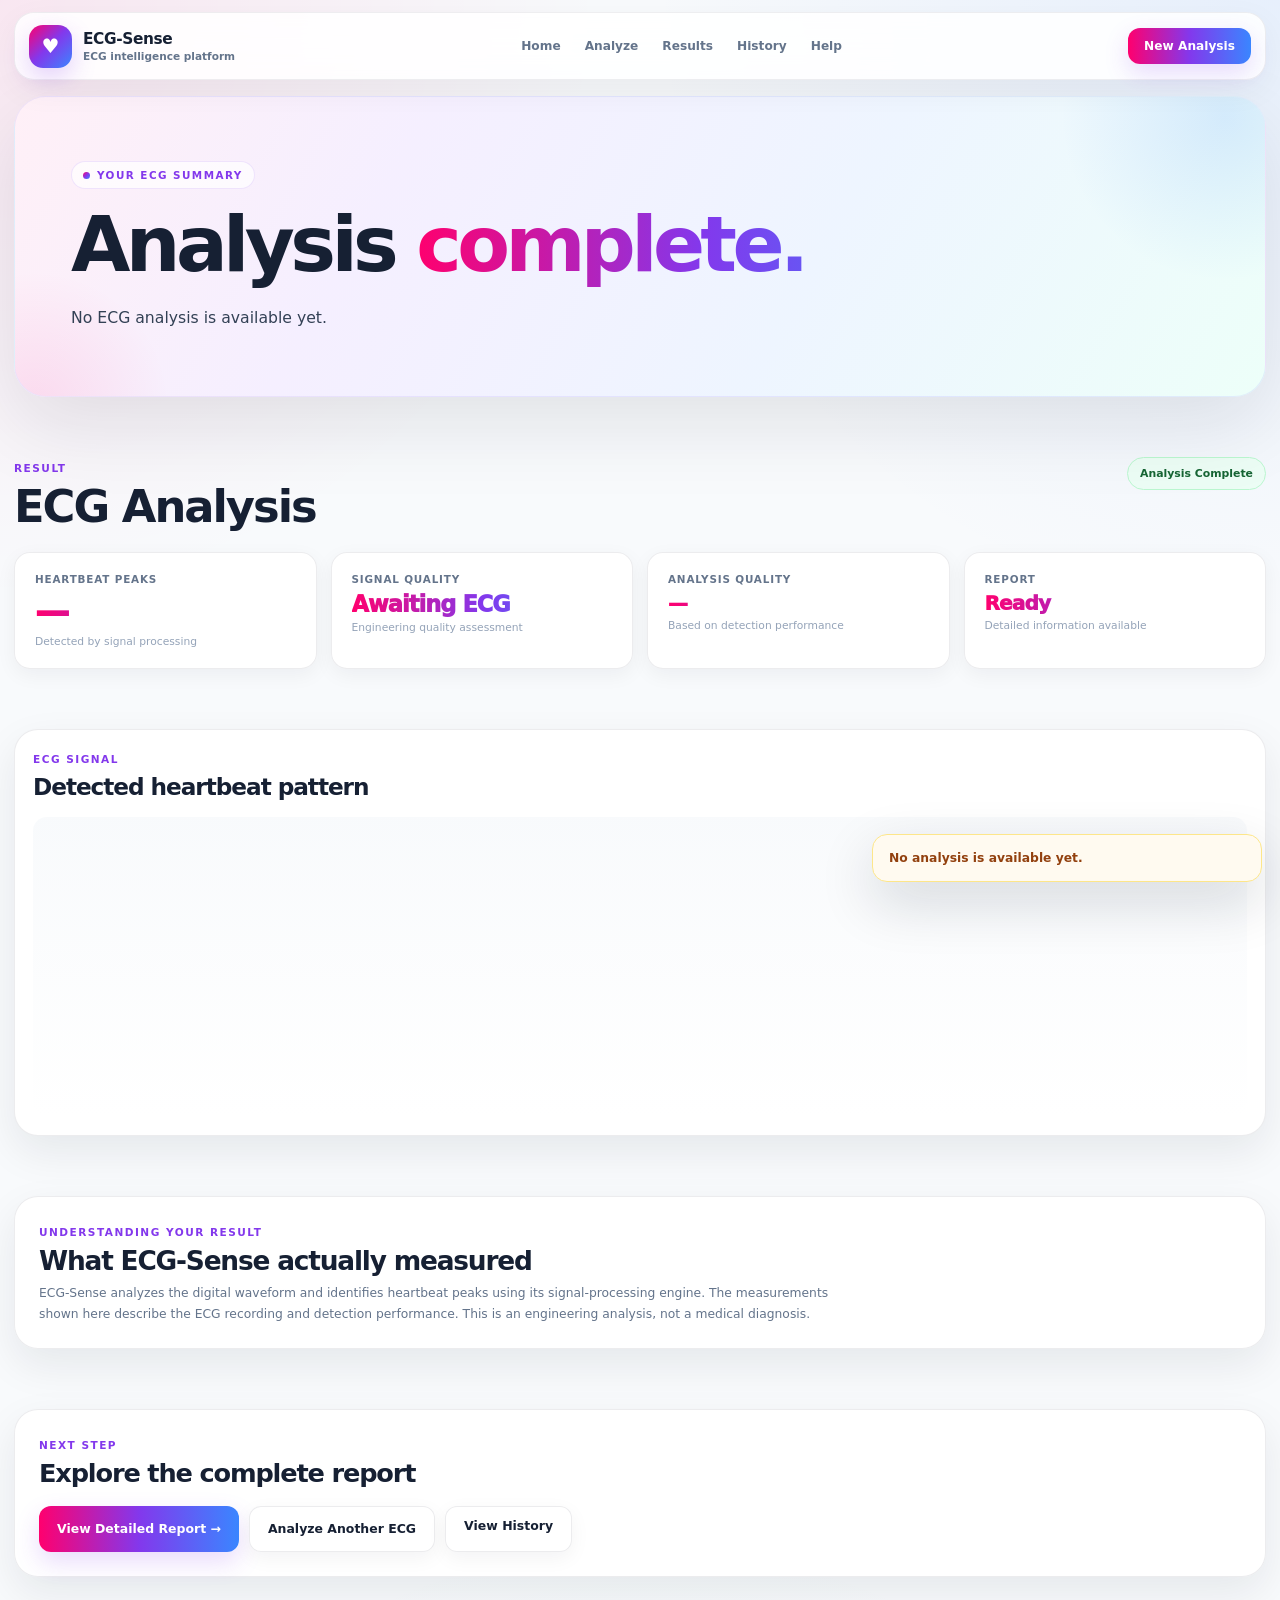
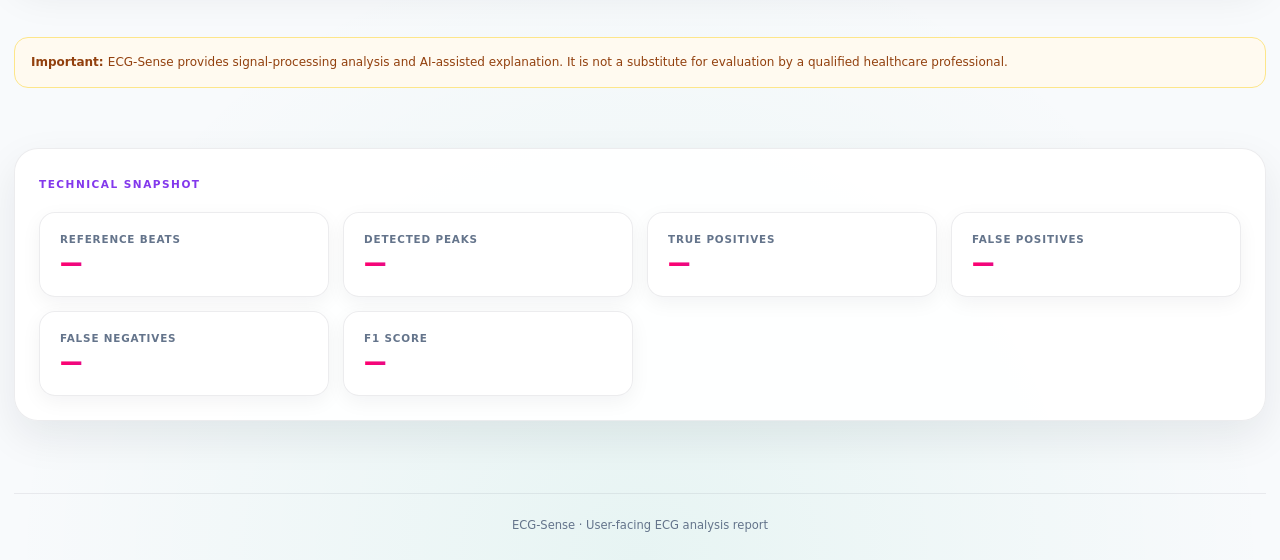
==== commit f9ddd924: "Fix ECG report rendering and waveform" ====
--- a/web_app/pages/report.html
+++ b/web_app/pages/report.html
@@ -13,7 +13,7 @@
 
     <meta
         name="description"
-        content="ECG-Sense user-facing ECG analysis report."
+        content="ECG-Sense ECG analysis report."
     >
 
     <title>ECG-Sense | Report</title>
@@ -30,23 +30,18 @@
 
 <div class="page">
 
-
-    <!-- ======================================================
+    <!-- =====================================================
          NAVIGATION
-         ====================================================== -->
+         ===================================================== -->
 
     <header class="nav">
 
         <a
             href="../index.html"
             class="logo"
-            aria-label="ECG-Sense home"
         >
 
-            <div
-                class="logo-mark"
-                aria-hidden="true"
-            >
+            <div class="logo-mark">
                 ♥
             </div>
 
@@ -65,10 +60,7 @@
         </a>
 
 
-        <nav
-            class="nav-links"
-            aria-label="Primary navigation"
-        >
+        <nav class="nav-links">
 
             <a href="../index.html">
                 Home
@@ -103,16 +95,11 @@
     </header>
 
 
-    <!-- ======================================================
-         MAIN
-         ====================================================== -->
-
     <main>
 
-
-        <!-- ==================================================
+        <!-- =================================================
              HERO
-             ================================================== -->
+             ================================================= -->
 
         <section class="hero">
 
@@ -142,9 +129,9 @@
         </section>
 
 
-        <!-- ==================================================
-             RESULT HEADER
-             ================================================== -->
+        <!-- =================================================
+             RESULT HEADER + MAIN METRICS
+             ================================================= -->
 
         <section class="content">
 
@@ -173,10 +160,6 @@
 
             </div>
 
-
-            <!-- ==================================================
-                 PRIMARY METRICS
-                 ================================================== -->
 
             <div class="metric-grid">
 
@@ -249,7 +232,7 @@
 
 
                     <div class="metric-caption">
-                        Based on available validation metrics
+                        Based on detection performance
                     </div>
 
                 </div>
@@ -283,9 +266,9 @@
         </section>
 
 
-        <!-- ==================================================
+        <!-- =================================================
              ECG WAVEFORM
-             ================================================== -->
+             ================================================= -->
 
         <section class="content">
 
@@ -306,18 +289,6 @@
                 </h2>
 
 
-                <p
-                    style="
-                        color:#64748b;
-                        margin-top:8px;
-                        font-size:.88rem;
-                    "
-                >
-                    Filtered ECG waveform with detected
-                    heartbeat peaks highlighted.
-                </p>
-
-
                 <canvas
                     id="userEcgCanvas"
                     style="
@@ -326,7 +297,6 @@
                         height:300px;
                         margin-top:18px;
                     "
-                    aria-label="ECG waveform with detected heartbeat peaks"
                 ></canvas>
 
             </div>
@@ -334,9 +304,9 @@
         </section>
 
 
-        <!-- ==================================================
-             UNDERSTANDING RESULT
-             ================================================== -->
+        <!-- =================================================
+             EXPLANATION
+             ================================================= -->
 
         <section class="content">
 
@@ -361,7 +331,6 @@
                     style="
                         color:#64748b;
                         max-width:800px;
-                        line-height:1.7;
                     "
                 >
 
@@ -369,9 +338,11 @@
                     and identifies heartbeat peaks using its
                     signal-processing engine.
 
-                    The displayed measurements describe the
-                    processed ECG recording and should not be
-                    interpreted as a medical diagnosis.
+                    The measurements shown here describe
+                    the ECG recording and detection performance.
+
+                    This is an engineering analysis,
+                    not a medical diagnosis.
 
                 </p>
 
@@ -380,9 +351,9 @@
         </section>
 
 
-        <!-- ==================================================
+        <!-- =================================================
              NEXT STEP
-             ================================================== -->
+             ================================================= -->
 
         <section class="content">
 
@@ -412,11 +383,10 @@
                     "
                 >
 
-
                     <button
                         id="viewDetailedReport"
+                        class="primary-button"
                         type="button"
-                        class="primary-button"
                     >
                         View Detailed Report →
                     </button>
@@ -424,8 +394,8 @@
 
                     <button
                         id="newAnalysis"
+                        class="secondary-button"
                         type="button"
-                        class="secondary-button"
                     >
                         Analyze Another ECG
                     </button>
@@ -445,9 +415,9 @@
         </section>
 
 
-        <!-- ==================================================
-             RESPONSIBLE USE
-             ================================================== -->
+        <!-- =================================================
+             DISCLAIMER
+             ================================================= -->
 
         <section class="content">
 
@@ -459,6 +429,7 @@
 
                 ECG-Sense provides signal-processing
                 analysis and AI-assisted explanation.
+
                 It is not a substitute for evaluation
                 by a qualified healthcare professional.
 
@@ -467,9 +438,9 @@
         </section>
 
 
-        <!-- ==================================================
+        <!-- =================================================
              TECHNICAL SNAPSHOT
-             ================================================== -->
+             ================================================= -->
 
         <section class="content">
 
@@ -480,34 +451,7 @@
                 </span>
 
 
-                <h2
-                    style="
-                        margin-top:7px;
-                        font-size:1.45rem;
-                    "
-                >
-                    Validation and detection metrics
-                </h2>
-
-
-                <p
-                    style="
-                        color:#64748b;
-                        max-width:800px;
-                        line-height:1.6;
-                    "
-                >
-                    Benchmark records may contain reference
-                    annotations. Uploaded recordings without
-                    ground-truth annotations will show
-                    validation metrics as unavailable.
-                </p>
-
-
-                <div
-                    class="metric-grid"
-                    style="margin-top:20px;"
-                >
+                <div class="metric-grid">
 
 
                     <!-- REFERENCE BEATS -->
@@ -635,13 +579,12 @@
 
         </section>
 
-
     </main>
 
 
-    <!-- ======================================================
+    <!-- =====================================================
          FOOTER
-         ====================================================== -->
+         ===================================================== -->
 
     <footer
         style="
@@ -651,35 +594,19 @@
             text-align:center;
             color:#64748b;
             font-size:.72rem;
-            line-height:1.7;
         "
     >
 
-        <strong
-            style="
-                color:#334155;
-                font-weight:850;
-            "
-        >
-            ECG-Sense
-        </strong>
-
-        · User-facing ECG analysis report
-
-        <br>
-
-        Research prototype ·
-        Deterministic DSP ·
-        Transparent validation
+        ECG-Sense · User-facing ECG analysis report
 
     </footer>
 
 </div>
 
 
-<!-- ==========================================================
+<!-- =========================================================
      GLOBAL STATUS
-     ========================================================== -->
+     ========================================================= -->
 
 <div
     id="globalStatus"
@@ -688,13 +615,16 @@
 ></div>
 
 
-<!-- ==========================================================
+<!-- =========================================================
      JAVASCRIPT
-     IMPORTANT: LOAD IN THIS ORDER
-     ========================================================== -->
+     IMPORTANT ORDER:
+     common → analyze → report
+     ========================================================= -->
 
 <script src="../assets/common.js"></script>
 
+<script src="../assets/analyze.js"></script>
+
 <script src="../assets/report.js"></script>
 
 
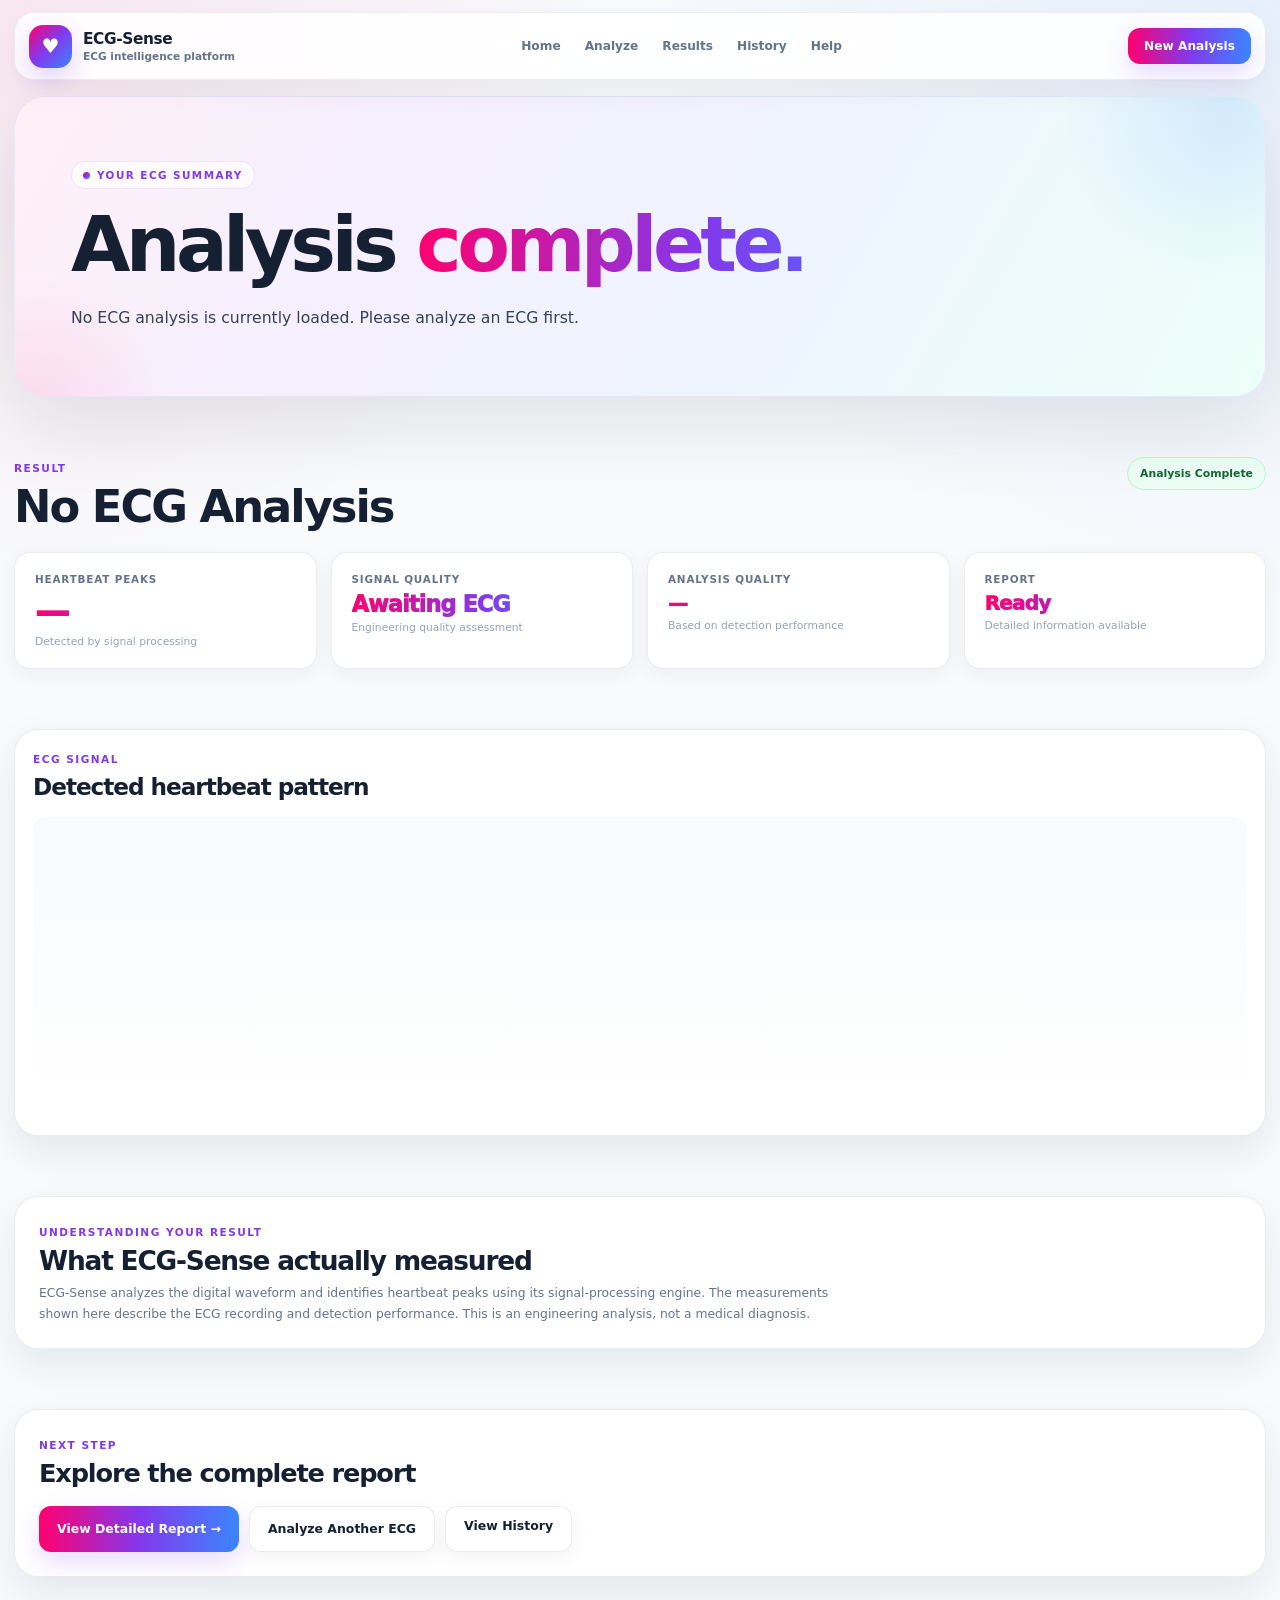
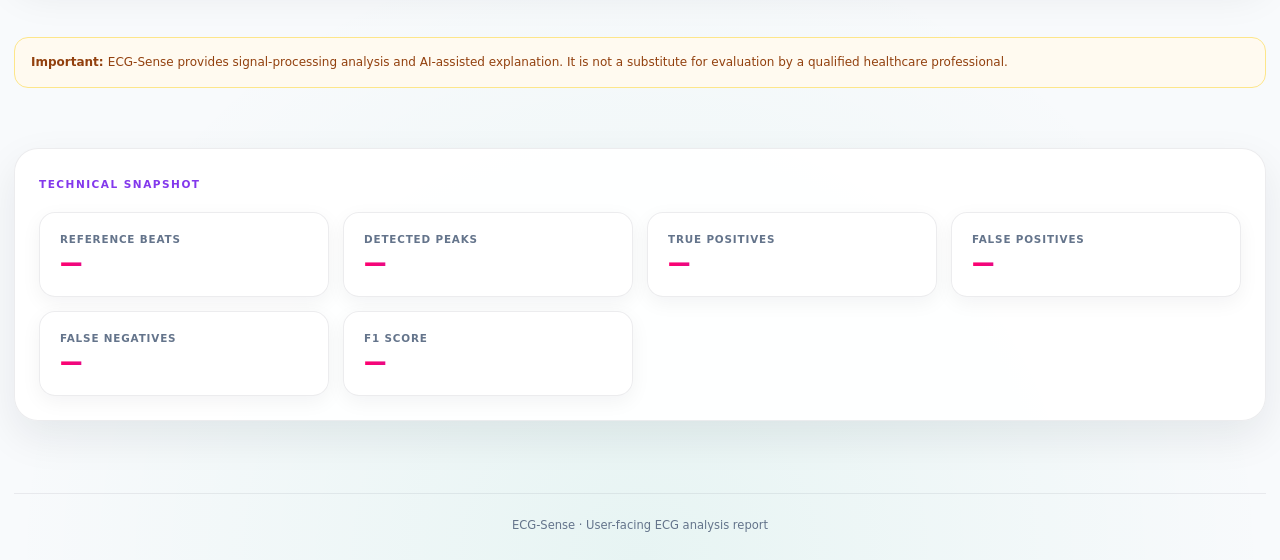
==== commit cf9ca8df: "Fix ECG report page rendering" ====
--- a/web_app/pages/report.html
+++ b/web_app/pages/report.html
@@ -621,12 +621,13 @@
      common → analyze → report
      ========================================================= -->
 
-<script src="../assets/common.js"></script>
-
-<script src="../assets/analyze.js"></script>
-
-<script src="../assets/report.js"></script>
-
+<script src="../assets/common.js?v=20260825"></script>
+<script src="../assets/analyze.js?v=20260825"></script>
+<script src="../assets/report.js?v=20260825"></script>
+
+<script>
+    console.log("ECG-Sense REPORT HTML LOADED");
+</script>
 
 </body>
 
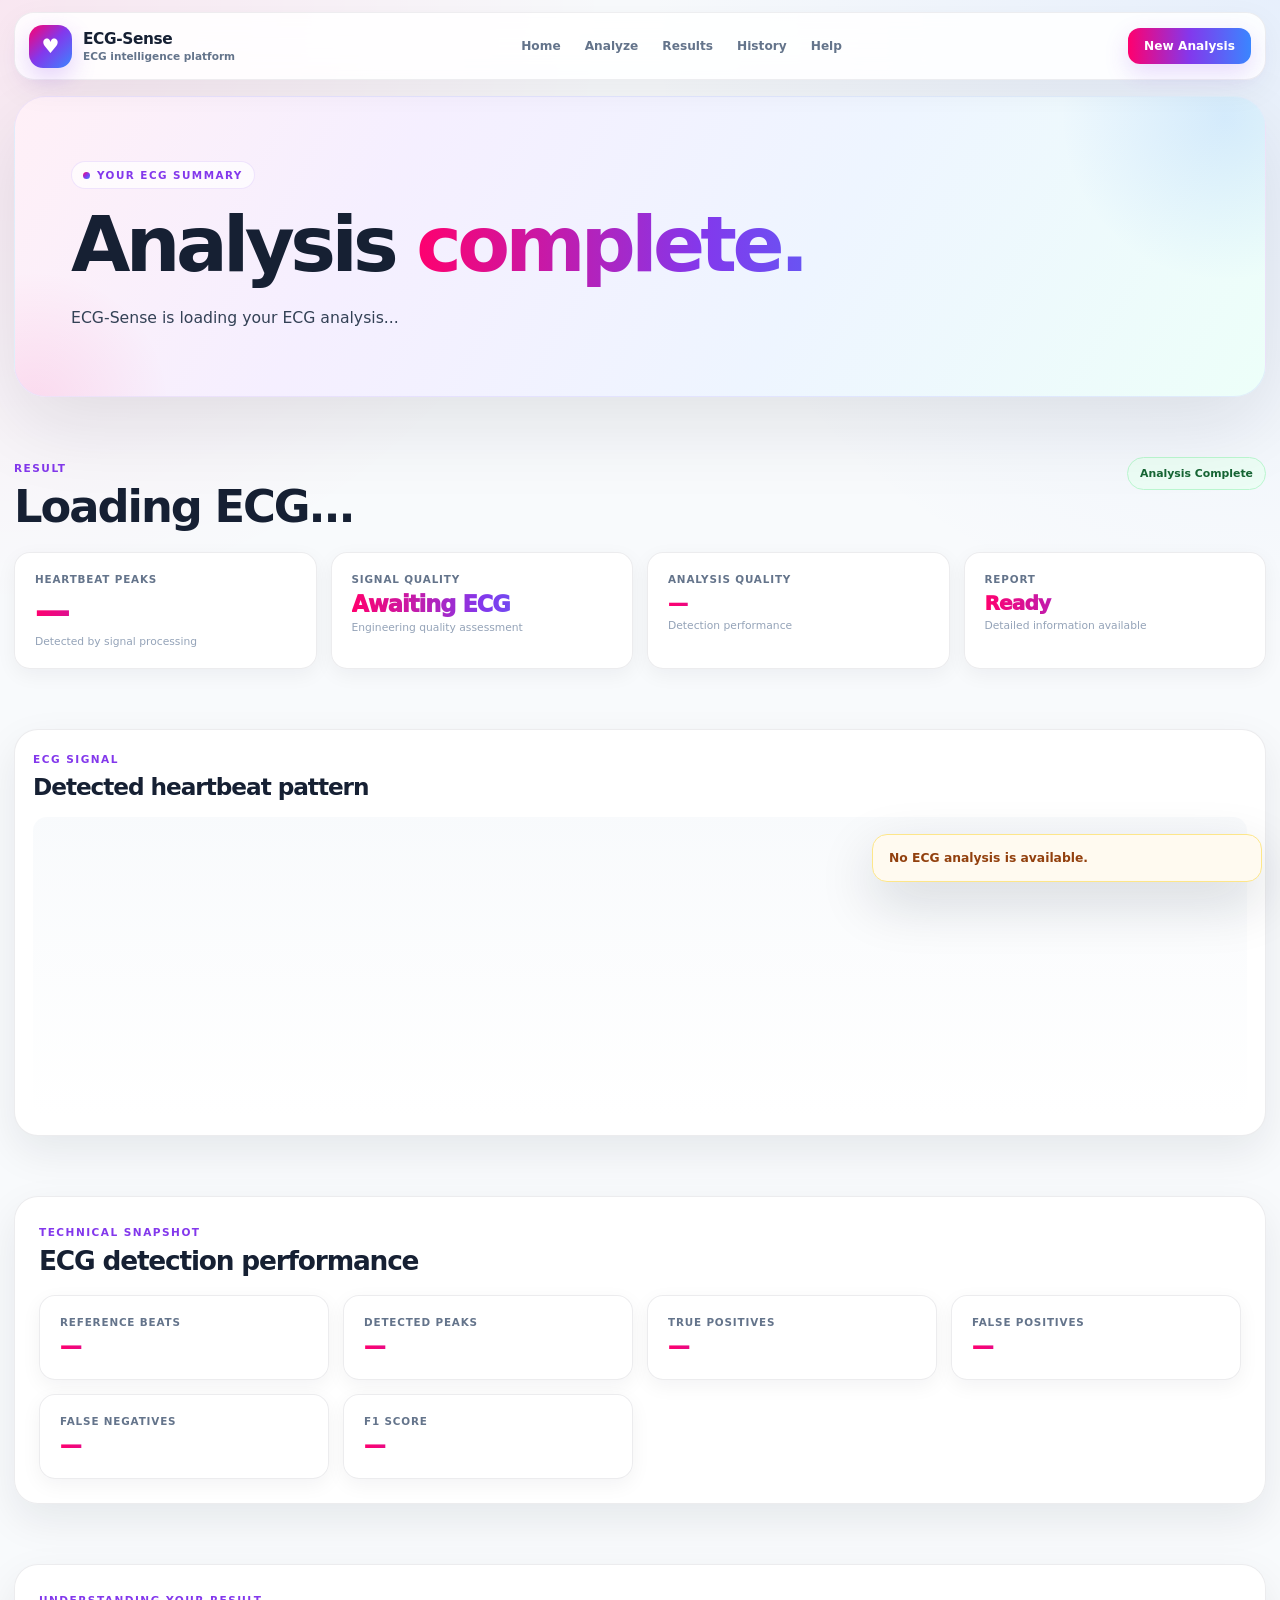
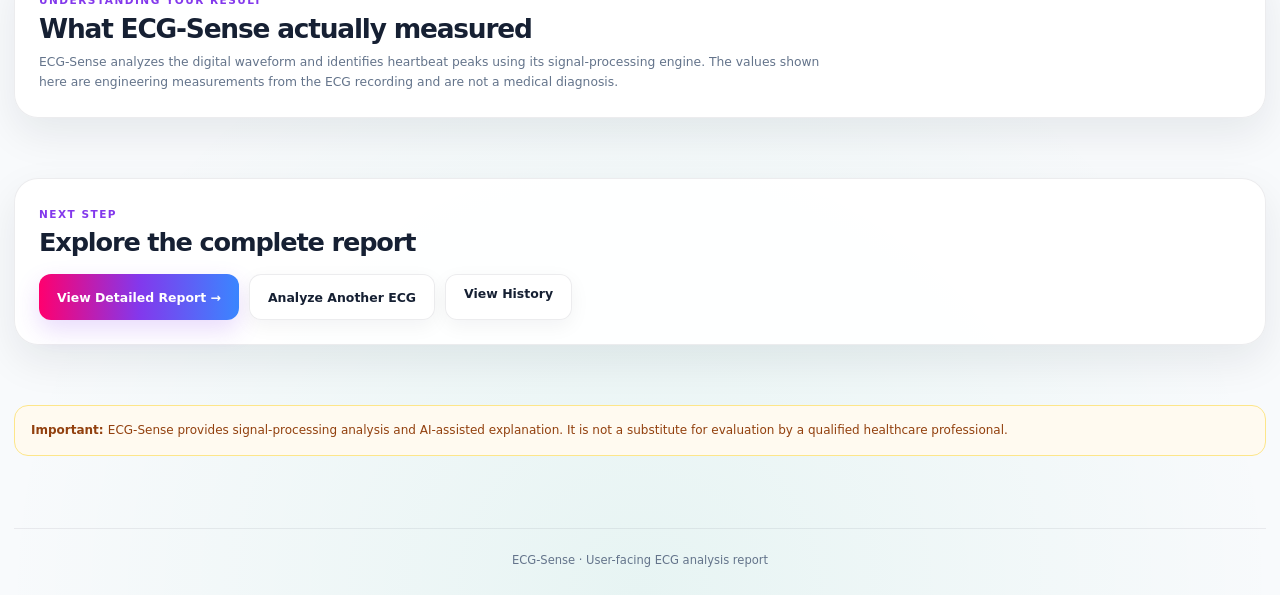
==== commit a4356d8a: "Fix ECG report data rendering and debugging" ====
--- a/web_app/pages/report.html
+++ b/web_app/pages/report.html
@@ -1,4 +1,3 @@
-
 <!DOCTYPE html>
 <html lang="en">
 
@@ -13,7 +12,7 @@
 
     <meta
         name="description"
-        content="ECG-Sense ECG analysis report."
+        content="ECG-Sense user-facing ECG analysis report."
     >
 
     <title>ECG-Sense | Report</title>
@@ -95,11 +94,13 @@
     </header>
 
 
+    <!-- =====================================================
+         MAIN
+         ===================================================== -->
+
     <main>
 
-        <!-- =================================================
-             HERO
-             ================================================= -->
+        <!-- HERO -->
 
         <section class="hero">
 
@@ -107,30 +108,22 @@
                 YOUR ECG SUMMARY
             </span>
 
-
             <h1>
-
                 Analysis
-
                 <span class="gradient-text">
                     complete.
                 </span>
-
             </h1>
 
-
             <p id="reportDescription">
-
-                ECG-Sense has processed your recording
-                and prepared a clear summary.
-
+                ECG-Sense is loading your ECG analysis...
             </p>
 
         </section>
 
 
         <!-- =================================================
-             RESULT HEADER + MAIN METRICS
+             RESULT SUMMARY
              ================================================= -->
 
         <section class="content">
@@ -143,12 +136,11 @@
                         RESULT
                     </span>
 
-
                     <h2
                         id="reportRecord"
                         style="margin-top:7px;"
                     >
-                        ECG Analysis
+                        Loading ECG...
                     </h2>
 
                 </div>
@@ -171,7 +163,6 @@
                     <div class="metric-label">
                         Heartbeat Peaks
                     </div>
-
 
                     <div
                         id="userBeatCount"
@@ -180,7 +171,6 @@
                         —
                     </div>
 
-
                     <div class="metric-caption">
                         Detected by signal processing
                     </div>
@@ -195,7 +185,6 @@
                     <div class="metric-label">
                         Signal Quality
                     </div>
-
 
                     <div
                         id="userSignalQuality"
@@ -205,7 +194,6 @@
                         —
                     </div>
 
-
                     <div class="metric-caption">
                         Engineering quality assessment
                     </div>
@@ -220,7 +208,6 @@
                     <div class="metric-label">
                         Analysis Quality
                     </div>
-
 
                     <div
                         id="userAnalysisQuality"
@@ -230,22 +217,20 @@
                         —
                     </div>
 
-
                     <div class="metric-caption">
-                        Based on detection performance
-                    </div>
-
-                </div>
-
-
-                <!-- REPORT STATUS -->
+                        Detection performance
+                    </div>
+
+                </div>
+
+
+                <!-- REPORT -->
 
                 <div class="metric-card">
 
                     <div class="metric-label">
                         Report
                     </div>
-
 
                     <div
                         class="metric-value"
@@ -254,7 +239,6 @@
                         Ready
                     </div>
 
-
                     <div class="metric-caption">
                         Detailed information available
                     </div>
@@ -277,7 +261,6 @@
                 <span class="section-label">
                     ECG SIGNAL
                 </span>
-
 
                 <h2
                     style="
@@ -291,11 +274,13 @@
 
                 <canvas
                     id="userEcgCanvas"
+                    width="1200"
+                    height="300"
                     style="
-                        display:block;
                         width:100%;
                         height:300px;
                         margin-top:18px;
+                        display:block;
                     "
                 ></canvas>
 
@@ -305,7 +290,156 @@
 
 
         <!-- =================================================
-             EXPLANATION
+             TECHNICAL SNAPSHOT
+             ================================================= -->
+
+        <section class="content">
+
+            <div class="card">
+
+                <span class="section-label">
+                    TECHNICAL SNAPSHOT
+                </span>
+
+
+                <h2
+                    style="
+                        margin-top:7px;
+                        font-size:1.65rem;
+                    "
+                >
+                    ECG detection performance
+                </h2>
+
+
+                <div
+                    class="metric-grid"
+                    style="margin-top:20px;"
+                >
+
+
+                    <!-- REFERENCE -->
+
+                    <div class="metric-card">
+
+                        <div class="metric-label">
+                            Reference Beats
+                        </div>
+
+                        <div
+                            id="detailReference"
+                            class="metric-value"
+                            style="font-size:1.35rem;"
+                        >
+                            —
+                        </div>
+
+                    </div>
+
+
+                    <!-- DETECTED -->
+
+                    <div class="metric-card">
+
+                        <div class="metric-label">
+                            Detected Peaks
+                        </div>
+
+                        <div
+                            id="detailDetected"
+                            class="metric-value"
+                            style="font-size:1.35rem;"
+                        >
+                            —
+                        </div>
+
+                    </div>
+
+
+                    <!-- TP -->
+
+                    <div class="metric-card">
+
+                        <div class="metric-label">
+                            True Positives
+                        </div>
+
+                        <div
+                            id="detailTP"
+                            class="metric-value"
+                            style="font-size:1.35rem;"
+                        >
+                            —
+                        </div>
+
+                    </div>
+
+
+                    <!-- FP -->
+
+                    <div class="metric-card">
+
+                        <div class="metric-label">
+                            False Positives
+                        </div>
+
+                        <div
+                            id="detailFP"
+                            class="metric-value"
+                            style="font-size:1.35rem;"
+                        >
+                            —
+                        </div>
+
+                    </div>
+
+
+                    <!-- FN -->
+
+                    <div class="metric-card">
+
+                        <div class="metric-label">
+                            False Negatives
+                        </div>
+
+                        <div
+                            id="detailFN"
+                            class="metric-value"
+                            style="font-size:1.35rem;"
+                        >
+                            —
+                        </div>
+
+                    </div>
+
+
+                    <!-- F1 -->
+
+                    <div class="metric-card">
+
+                        <div class="metric-label">
+                            F1 Score
+                        </div>
+
+                        <div
+                            id="detailF1"
+                            class="metric-value"
+                            style="font-size:1.35rem;"
+                        >
+                            —
+                        </div>
+
+                    </div>
+
+                </div>
+
+            </div>
+
+        </section>
+
+
+        <!-- =================================================
+             UNDERSTANDING RESULT
              ================================================= -->
 
         <section class="content">
@@ -315,7 +449,6 @@
                 <span class="section-label">
                     UNDERSTANDING YOUR RESULT
                 </span>
-
 
                 <h2
                     style="
@@ -326,24 +459,17 @@
                     What ECG-Sense actually measured
                 </h2>
 
-
                 <p
                     style="
                         color:#64748b;
                         max-width:800px;
                     "
                 >
-
                     ECG-Sense analyzes the digital waveform
                     and identifies heartbeat peaks using its
-                    signal-processing engine.
-
-                    The measurements shown here describe
-                    the ECG recording and detection performance.
-
-                    This is an engineering analysis,
-                    not a medical diagnosis.
-
+                    signal-processing engine. The values shown
+                    here are engineering measurements from the
+                    ECG recording and are not a medical diagnosis.
                 </p>
 
             </div>
@@ -362,7 +488,6 @@
                 <span class="section-label">
                     NEXT STEP
                 </span>
-
 
                 <h2
                     style="
@@ -386,7 +511,6 @@
                     <button
                         id="viewDetailedReport"
                         class="primary-button"
-                        type="button"
                     >
                         View Detailed Report →
                     </button>
@@ -395,7 +519,6 @@
                     <button
                         id="newAnalysis"
                         class="secondary-button"
-                        type="button"
                     >
                         Analyze Another ECG
                     </button>
@@ -416,7 +539,7 @@
 
 
         <!-- =================================================
-             DISCLAIMER
+             WARNING
              ================================================= -->
 
         <section class="content">
@@ -429,151 +552,8 @@
 
                 ECG-Sense provides signal-processing
                 analysis and AI-assisted explanation.
-
                 It is not a substitute for evaluation
                 by a qualified healthcare professional.
-
-            </div>
-
-        </section>
-
-
-        <!-- =================================================
-             TECHNICAL SNAPSHOT
-             ================================================= -->
-
-        <section class="content">
-
-            <div class="card">
-
-                <span class="section-label">
-                    TECHNICAL SNAPSHOT
-                </span>
-
-
-                <div class="metric-grid">
-
-
-                    <!-- REFERENCE BEATS -->
-
-                    <div class="metric-card">
-
-                        <div class="metric-label">
-                            Reference Beats
-                        </div>
-
-
-                        <div
-                            id="detailReference"
-                            class="metric-value"
-                            style="font-size:1.35rem;"
-                        >
-                            —
-                        </div>
-
-                    </div>
-
-
-                    <!-- DETECTED PEAKS -->
-
-                    <div class="metric-card">
-
-                        <div class="metric-label">
-                            Detected Peaks
-                        </div>
-
-
-                        <div
-                            id="detailDetected"
-                            class="metric-value"
-                            style="font-size:1.35rem;"
-                        >
-                            —
-                        </div>
-
-                    </div>
-
-
-                    <!-- TRUE POSITIVES -->
-
-                    <div class="metric-card">
-
-                        <div class="metric-label">
-                            True Positives
-                        </div>
-
-
-                        <div
-                            id="detailTP"
-                            class="metric-value"
-                            style="font-size:1.35rem;"
-                        >
-                            —
-                        </div>
-
-                    </div>
-
-
-                    <!-- FALSE POSITIVES -->
-
-                    <div class="metric-card">
-
-                        <div class="metric-label">
-                            False Positives
-                        </div>
-
-
-                        <div
-                            id="detailFP"
-                            class="metric-value"
-                            style="font-size:1.35rem;"
-                        >
-                            —
-                        </div>
-
-                    </div>
-
-
-                    <!-- FALSE NEGATIVES -->
-
-                    <div class="metric-card">
-
-                        <div class="metric-label">
-                            False Negatives
-                        </div>
-
-
-                        <div
-                            id="detailFN"
-                            class="metric-value"
-                            style="font-size:1.35rem;"
-                        >
-                            —
-                        </div>
-
-                    </div>
-
-
-                    <!-- F1 -->
-
-                    <div class="metric-card">
-
-                        <div class="metric-label">
-                            F1 Score
-                        </div>
-
-
-                        <div
-                            id="detailF1"
-                            class="metric-value"
-                            style="font-size:1.35rem;"
-                        >
-                            —
-                        </div>
-
-                    </div>
-
-                </div>
 
             </div>
 
@@ -596,17 +576,13 @@
             font-size:.72rem;
         "
     >
-
         ECG-Sense · User-facing ECG analysis report
-
     </footer>
 
 </div>
 
 
-<!-- =========================================================
-     GLOBAL STATUS
-     ========================================================= -->
+<!-- GLOBAL STATUS -->
 
 <div
     id="globalStatus"
@@ -617,18 +593,60 @@
 
 <!-- =========================================================
      JAVASCRIPT
-     IMPORTANT ORDER:
-     common → analyze → report
+     IMPORTANT ORDER
      ========================================================= -->
 
-<script src="../assets/common.js?v=20260825"></script>
-<script src="../assets/analyze.js?v=20260825"></script>
-<script src="../assets/report.js?v=20260825"></script>
+<script
+    src="../assets/common.js?v=20260825"
+    defer
+></script>
+
+<script
+    src="../assets/report.js?v=20260825"
+    defer
+></script>
+
+
+<!-- =========================================================
+     REPORT PAGE SAFETY CHECK
+     ========================================================= -->
 
 <script>
-    console.log("ECG-Sense REPORT HTML LOADED");
+
+window.addEventListener("load", function () {
+
+    console.log(
+        "%c[ECG-Sense] REPORT HTML LOADED",
+        "color:green;font-weight:bold;"
+    );
+
+    console.log(
+        "[ECG-Sense] Current URL:",
+        window.location.href
+    );
+
+    console.log(
+        "[ECG-Sense] common.js:",
+        typeof window.apiGet
+    );
+
+    console.log(
+        "[ECG-Sense] report.js loadRecordReport:",
+        typeof window.loadRecordReport
+    );
+
+    console.log(
+        "[ECG-Sense] Script sources:",
+        [...document.scripts].map(
+            script => script.src
+        )
+    );
+
+});
+
 </script>
 
+
 </body>
 
-</html>
+</html>
